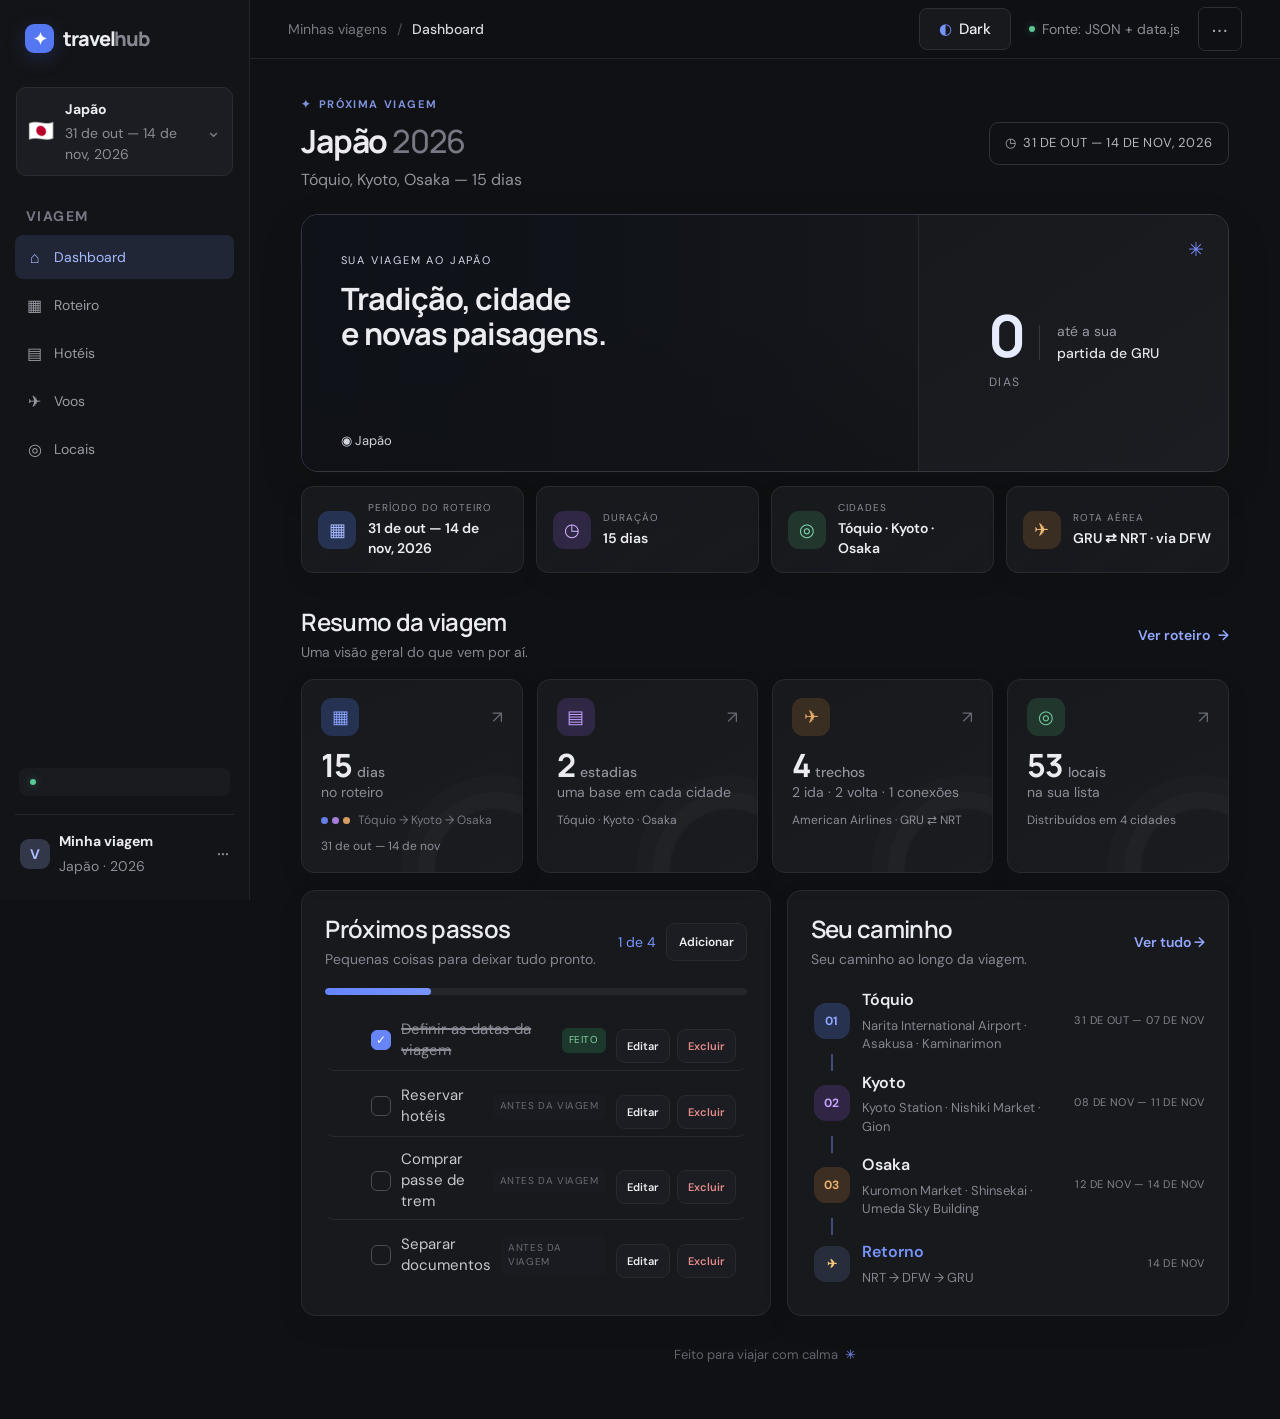
==== index.html @ 0800c7b6 "Initial commit" ====
<!doctype html>
<html lang="pt-BR">
<head>
  <meta charset="utf-8">
  <meta name="viewport" content="width=device-width, initial-scale=1">
  <meta name="theme-color" content="#101114">
  <meta name="description" content="Guia pessoal de viagem.">
  <title>TravelHub — Guia de viagem</title>
  <link rel="stylesheet" href="assets/css/styles.css">
</head>
<body>
  <div class="app-shell">
    <aside class="sidebar" id="sidebar">
      <a class="brand" href="#dashboard" aria-label="TravelHub, início">
        <span class="brand-mark">✦</span><span>travel<span class="brand-light">hub</span></span>
      </a>
      <div class="trip-picker"><span class="trip-flag">🧭</span><span class="trip-label"><strong>Viagem</strong><small>—</small></span><span class="chevron">⌄</span></div>
      <p class="nav-caption">VIAGEM</p>
      <nav class="primary-nav" aria-label="Navegação principal">
        <a class="nav-link active" href="#dashboard" data-page="dashboard"><span class="nav-icon">⌂</span>Dashboard</a>
        <a class="nav-link" href="#roteiro" data-page="roteiro"><span class="nav-icon">▦</span>Roteiro</a>
        <a class="nav-link" href="#hoteis" data-page="hoteis"><span class="nav-icon">▤</span>Hotéis</a>
        <a class="nav-link" href="#voos" data-page="voos"><span class="nav-icon">✈</span>Voos</a>
        <a class="nav-link" href="#locais" data-page="locais"><span class="nav-icon">◎</span>Locais</a>
      </nav>
      <div class="sidebar-bottom"><div class="offline-pill"><span class="status-dot"></span></div><div class="profile"><div class="avatar">V</div><div><strong>Minha viagem</strong><small>—</small></div><span class="more">···</span></div></div>
    </aside>

    <main class="main-content">
      <header class="topbar"><button class="menu-button" id="menu-button" aria-label="Abrir menu" aria-expanded="false">☰</button><div class="breadcrumbs"><span>Minhas viagens</span><span class="crumb-sep">/</span><strong id="breadcrumb-current">Dashboard</strong></div><div class="topbar-actions"><button class="theme-toggle" id="theme-toggle" type="button" aria-label="Mudar tema" title="Tema atual: Dark"><span class="theme-toggle-icon" aria-hidden="true">◐</span><span class="theme-toggle-label">Dark</span></button><span class="saved-label"><span class="status-dot"></span> Fonte: JSON + data.js</span><button class="icon-button" aria-label="Mais opções">···</button></div></header>
      <div class="page-wrap">
        <section class="page active-page" id="page-dashboard" data-title="Dashboard">
          <div class="hero-heading"><div><div class="eyebrow"><span>✦</span> PRÓXIMA VIAGEM</div><h1>Viagem <span class="year">—</span></h1><p class="subtitle">Resumo da sua próxima viagem.</p></div><div class="date-chip">◷ &nbsp;—</div></div>
          <div class="hero-card"><div class="hero-image" role="img" aria-label="Imagem de destaque da viagem"><div class="image-overlay"></div><div class="hero-image-copy"><span class="image-kicker">SUA VIAGEM</span><strong>Tradição, cidade<br>e novas paisagens.</strong></div><div class="hero-location">◉ &nbsp;Destino</div></div><div class="countdown"><div><span class="count-number" id="days-left">—</span><span class="count-label">dias</span></div><div class="count-sep"></div><p>até a sua<br><strong>partida</strong></p><span class="count-spark">✳</span></div></div>
          <div class="trip-facts" aria-label="Resumo da viagem"><div class="trip-fact"><span class="trip-fact-icon">▦</span><div><small>PERÍODO DO ROTEIRO</small><strong>—</strong></div></div><div class="trip-fact"><span class="trip-fact-icon">◷</span><div><small>DURAÇÃO</small><strong>—</strong></div></div><div class="trip-fact"><span class="trip-fact-icon">◎</span><div><small>CIDADES</small><strong>—</strong></div></div><div class="trip-fact"><span class="trip-fact-icon">✈</span><div><small>ROTA AÉREA</small><strong>—</strong></div></div></div>
          <div class="section-heading"><div><h2>Resumo da viagem</h2><p>Uma visão geral do que vem por aí.</p></div><a class="text-link" href="#roteiro">Ver roteiro <span>→</span></a></div>
          <div class="stats-grid"><a class="stat-card" href="#roteiro"><div class="stat-top"><span class="stat-icon blue-icon">▦</span><span class="stat-arrow">↗</span></div><strong>— <small>dias</small></strong><span class="stat-caption">no roteiro</span><div class="mini-route"><i></i><i></i><i></i><span>—</span></div><span class="stat-foot">—</span></a><a class="stat-card" href="#hoteis"><div class="stat-top"><span class="stat-icon purple-icon">▤</span><span class="stat-arrow">↗</span></div><strong>— <small>estadias</small></strong><span class="stat-caption">uma base em cada cidade</span><span class="stat-foot">—</span></a><a class="stat-card" href="#voos"><div class="stat-top"><span class="stat-icon orange-icon">✈</span><span class="stat-arrow">↗</span></div><strong>— <small>trechos</small></strong><span class="stat-caption">—</span><span class="stat-foot">—</span></a><a class="stat-card" href="#locais"><div class="stat-top"><span class="stat-icon green-icon">◎</span><span class="stat-arrow">↗</span></div><strong>— <small>locais</small></strong><span class="stat-caption">na sua lista</span><span class="stat-foot">—</span></a></div>
          <div class="dashboard-bottom"><section class="panel next-panel"><div class="panel-heading"><div><h2>Próximos passos</h2><p>Pequenas coisas para deixar tudo pronto.</p></div><div class="task-heading-actions"><span class="progress-count">—</span><button class="manage-button" type="button" data-add="task">Adicionar</button></div></div><div class="progress-track"><span></span></div><div id="tasks-list"></div></section><section class="panel route-panel"><div class="panel-heading"><div><h2>Seu caminho</h2><p>Seu caminho ao longo da viagem.</p></div><a class="subtle-link" href="#roteiro">Ver tudo →</a></div><div class="route-list"></div></section></div>
          <footer class="page-footer">Feito para viajar com calma <span>✳</span></footer>
        </section>

        <section class="page" id="page-roteiro" data-title="Roteiro"><div class="page-heading"><div class="eyebrow">SUA JORNADA</div><h1>Roteiro</h1><p class="subtitle">Roteiro da viagem.</p></div><div class="itinerary-controls"><div class="tabs" role="tablist"></div><button class="manage-button today-mode-toggle" id="today-mode-toggle" type="button" aria-pressed="false">☀ Modo Hoje</button></div><div class="itinerary-list" id="itinerary-list"></div></section>

        <section class="page" id="page-hoteis" data-title="Hotéis"><div class="page-heading"><div class="eyebrow">ONDE DESCANSAR</div><h1>Hotéis</h1><p class="subtitle">Suas estadias ao longo do caminho.</p></div><div class="collection-toolbar"><span>Suas hospedagens</span><button class="manage-button primary" type="button" data-add="hotel">Adicionar hotel</button></div><div class="content-grid" id="hotels-grid"></div></section>

        <section class="page" id="page-voos" data-title="Voos"><div class="page-heading"><div class="eyebrow">NO AR</div><h1>Voos</h1><p class="subtitle">O começo e o fim de uma viagem inesquecível.</p></div><div class="flight-list" id="flights-list"></div><div class="note-card"><span>✦</span><div><strong>Dica de viagem</strong><p>Chegue ao aeroporto com pelo menos 3 horas de antecedência para voos internacionais.</p></div></div></section>

        <section class="page" id="page-locais" data-title="Locais"><div class="page-heading"><div class="eyebrow">NA SUA LISTA</div><h1>Locais</h1><p class="subtitle">Lugares que fazem essa viagem ser sua.</p></div><div class="places-counters" aria-label="Resumo dos locais"><div class="places-counter"><span>Visitados</span><strong data-place-count="visited">0</strong></div><div class="places-counter"><span>Planejados</span><strong data-place-count="planned">0</strong></div><div class="places-counter"><span>Pendentes</span><strong data-place-count="pending">0</strong></div></div><div class="filter-row"><div class="place-select-filters"><label>Cidade<select id="place-city-filter" aria-label="Filtrar locais por cidade"><option>Todos</option></select></label><label>Status<select id="place-status-filter" aria-label="Filtrar locais por status"><option>Todos</option><option>Quero visitar</option><option>Planejado</option><option>Visitado</option><option>Cancelado</option></select></label><label>Prioridade<select id="place-priority-filter" aria-label="Filtrar locais por prioridade"><option value="Todas">Todas</option><option>Imperdível</option><option>Gostaria de ir</option><option>Se sobrar tempo</option></select></label></div><div class="places-tools"><span class="places-total">Locais</span><button class="manage-button primary" type="button" data-add="place">Adicionar local</button></div></div><div class="places-grid" id="places-grid"></div></section>
      </div>
    </main>
  </div>
  <dialog class="place-dialog" id="place-dialog" aria-labelledby="place-dialog-title"><button class="dialog-close" type="button" aria-label="Fechar detalhes">×</button><div id="place-dialog-content"></div></dialog>
  <dialog class="itinerary-manager-dialog" id="itinerary-place-dialog" aria-labelledby="itinerary-place-dialog-title"><button class="dialog-close" type="button" data-close-itinerary-manager aria-label="Fechar gerenciamento de locais">×</button><div class="itinerary-manager-heading"><span>PLANEJAMENTO DO DIA</span><h2 id="itinerary-place-dialog-title">Gerenciar locais</h2><p id="itinerary-place-dialog-subtitle"></p></div><div class="itinerary-manager-filters"><label>Pesquisar local<input type="search" id="itinerary-place-search" placeholder="Digite o nome do local"></label><label>Categoria<select id="itinerary-place-category"><option value="">Todas as categorias</option></select></label></div><div class="itinerary-place-options" id="itinerary-place-options"></div><div class="itinerary-manager-actions"><button type="button" class="manage-button" data-close-itinerary-manager>Cancelar</button><button type="button" class="manage-button primary" id="save-itinerary-places">Salvar locais</button></div></dialog>
  <dialog class="manage-dialog" id="manage-dialog" aria-labelledby="manage-dialog-title"><button class="dialog-close" type="button" data-close-manage aria-label="Fechar formulário">×</button><form id="manage-form"><div id="manage-form-body"></div><div class="manage-form-actions"><button class="manage-button" type="button" data-close-manage>Cancelar</button><button class="manage-button primary" type="submit">Salvar</button></div></form></dialog>
  <div class="manage-toast" id="manage-toast" role="status" aria-live="polite"></div>
  <script src="assets/js/data.js"></script>
  <script src="assets/js/places-loader.js"></script>
</body>
</html>
---- assets/css/styles.css ----
@import url('https://fonts.googleapis.com/css2?family=DM+Sans:wght@400;500;600;700&family=Manrope:wght@400;500;600;700;800&display=swap');
:root{color-scheme:dark;--bg:#101114;--sidebar:#131417;--panel:#17191d;--panel-2:#1b1d22;--line:#282a30;--text:#ececf0;--muted:#8c8d97;--blue:#6485ff;--blue-bright:#7894ff;--font:'DM Sans',sans-serif;--display:'Manrope',sans-serif}*{box-sizing:border-box}html{scroll-behavior:smooth}body{margin:0;background:var(--bg);color:var(--text);font:14px var(--font);-webkit-font-smoothing:antialiased}.app-shell{min-height:100vh}.sidebar{position:fixed;inset:0 auto 0 0;width:250px;background:var(--sidebar);border-right:1px solid #22242a;padding:24px 15px;display:flex;flex-direction:column;z-index:5}.brand{display:flex;align-items:center;gap:9px;padding:0 10px;text-decoration:none;color:var(--text);font:800 20px var(--display);letter-spacing:-1.1px}.brand-mark{display:grid;place-items:center;width:29px;height:29px;background:#5577f1;border-radius:9px;color:white;font-size:17px;box-shadow:0 5px 20px #4565d344}.brand-light{color:#858791}.trip-picker{display:flex;align-items:center;gap:11px;background:#1b1d22;border:1px solid #2a2c33;border-radius:10px;padding:11px;margin:34px 1px 30px}.trip-flag{font-size:21px}.trip-label{display:grid;gap:4px;flex:1}.trip-label strong{font-size:12px}.trip-label small,.profile small{color:var(--muted);font-size:10px}.chevron{color:#777983;font-size:18px}.nav-caption,.eyebrow{font-size:9px;letter-spacing:1.4px;font-weight:700;color:#767984}.nav-caption{padding:0 11px;margin:0 0 9px}.primary-nav{display:grid;gap:4px}.nav-link{height:39px;display:flex;align-items:center;gap:11px;padding:0 11px;border-radius:8px;text-decoration:none;color:#9a9ba4;font-size:12px;transition:.18s}.nav-link:hover{background:#1d1f24;color:#e8e8ec}.nav-link.active{background:#202636;color:#a9bbff}.nav-icon{width:17px;text-align:center;font-size:16px}.sidebar-bottom{margin-top:auto}.offline-pill{margin:0 4px 18px;padding:11px;background:#191b1f;border-radius:8px;color:#90919b;font-size:10px;display:flex;align-items:center;gap:8px}.status-dot{display:inline-block;width:6px;height:6px;border-radius:50%;background:#59c895;box-shadow:0 0 8px #59c89566}.profile{border-top:1px solid #25272c;padding:16px 5px 0;display:flex;align-items:center;gap:9px}.avatar{width:30px;height:30px;display:grid;place-items:center;background:#33374a;border-radius:9px;color:#acbcff;font-weight:700}.profile div:nth-child(2){display:grid;gap:4px}.profile strong{font-size:11px}.more{margin-left:auto;color:#878993;font-size:20px}.main-content{margin-left:250px;min-height:100vh}.topbar{height:59px;display:flex;align-items:center;padding:0 42px;border-bottom:1px solid #22242a;position:sticky;top:0;background:#101114ed;backdrop-filter:blur(12px);z-index:4}.breadcrumbs{display:flex;gap:10px;align-items:center;color:#777983;font-size:11px}.breadcrumbs strong{font-weight:500;color:#d6d6db}.crumb-sep{color:#4c4e56}.topbar-actions{margin-left:auto;display:flex;align-items:center;gap:18px}.saved-label{font-size:10px;color:#8c8e97;display:flex;align-items:center;gap:7px}.icon-button,.menu-button{border:1px solid #2c2e35;background:transparent;color:#a6a7af;border-radius:7px;width:30px;height:28px;font-size:17px;line-height:12px}.menu-button{display:none}.page-wrap{max-width:1100px;margin:auto;padding:42px 48px 28px}.page{display:none;animation:fadein .28s ease}.page.active-page{display:block}@keyframes fadein{from{opacity:.4;transform:translateY(4px)}to{opacity:1;transform:translateY(0)}}.hero-heading{display:flex;justify-content:space-between;align-items:end;margin-bottom:24px}.eyebrow{color:#7e91db;display:flex;align-items:center;gap:7px}.hero-heading h1,.page-heading h1{font:700 36px/1.15 var(--display);letter-spacing:-1.7px;margin:9px 0 7px}.year{color:#767983;font-weight:500}.subtitle{color:#92939c;margin:0;font-size:12px}.date-chip{border:1px solid #30323a;border-radius:8px;padding:9px 12px;color:#b3b4bc;font-size:9px;letter-spacing:.5px;margin-bottom:3px}.hero-card{height:206px;border:1px solid #2c2d34;border-radius:13px;overflow:hidden;display:grid;grid-template-columns:1fr 240px;background:#17191d}.hero-image{position:relative;background:linear-gradient(90deg,#090d19a6,#0d10152a),url('https://images.unsplash.com/photo-1540959733332-eab4deabeeaf?auto=format&fit=crop&w=1300&q=85') center 48%/cover}.image-overlay{position:absolute;inset:0;background:linear-gradient(90deg,#101218a8 0%,transparent 85%),linear-gradient(0deg,#1011144c,transparent 60%)}.hero-image-copy{position:absolute;left:28px;top:31px;display:grid;gap:9px}.image-kicker{font-size:8px;letter-spacing:1.5px;color:#d2d7e6}.hero-image-copy strong{font:700 25px/1.16 var(--display);letter-spacing:-.5px}.hero-location{position:absolute;bottom:15px;left:28px;font-size:9px;color:#d0d2dc}.countdown{position:relative;border-left:1px solid #ffffff12;display:flex;align-items:center;justify-content:center;gap:14px}.countdown>div:first-child{display:grid;text-align:center;gap:0}.count-number{font:700 45px var(--display);letter-spacing:-3px;color:#e8ecff}.count-label{font-size:9px;color:#8b8e9a;letter-spacing:1.2px;text-transform:uppercase}.count-sep{width:1px;height:35px;background:#363840}.countdown p{font-size:10px;color:#989aa4;line-height:1.6}.countdown p strong{color:#e3e4e9;font-weight:500}.count-spark{position:absolute;right:21px;top:18px;color:#788cff;font-size:14px}.section-heading,.panel-heading{display:flex;align-items:center;justify-content:space-between}.section-heading{margin:29px 0 14px}.section-heading h2,.panel-heading h2{font:600 14px var(--display);margin:0 0 5px;letter-spacing:-.2px}.section-heading p,.panel-heading p{font-size:10px;color:#848690;margin:0}.text-link,.subtle-link{font-size:10px;color:#94a8ff;text-decoration:none}.text-link span{margin-left:5px}.stats-grid{display:grid;grid-template-columns:repeat(4,1fr);gap:12px}.stat-card{height:144px;padding:14px 15px;background:var(--panel);border:1px solid var(--line);border-radius:10px;text-decoration:none;color:var(--text);transition:transform .18s,border-color .18s}.stat-card:hover,.content-card:hover,.place-card:hover{transform:translateY(-2px);border-color:#444958}.stat-top{display:flex;justify-content:space-between;align-items:center;margin-bottom:11px}.stat-icon{display:grid;place-items:center;width:25px;height:25px;border-radius:7px;font-size:14px}.blue-icon{background:#263252;color:#8ba2ff}.purple-icon{background:#302745;color:#c0a0ff}.orange-icon{background:#3a2d21;color:#e6ab69}.green-icon{background:#21372e;color:#75ce9f}.stat-arrow{color:#676a74;font-size:13px}.stat-card>strong{font:700 24px var(--display);letter-spacing:-.7px}.stat-card>strong small{font:500 11px var(--font);color:#92949e;letter-spacing:0}.stat-caption{display:block;color:#8d8f99;font-size:9px;margin-top:0}.mini-route{display:flex;align-items:center;gap:4px;margin-top:12px}.mini-route i{width:5px;height:5px;border-radius:50%;background:#667fe3}.mini-route i:nth-child(2){background:#a47eda}.mini-route i:nth-child(3){background:#d79d61}.mini-route i:nth-child(4){background:#587abf}.mini-route i:nth-child(5){background:#78ba9a}.mini-route span{font-size:8px;color:#757781;margin-left:4px}.stat-foot{display:block;color:#747680;font-size:9px;margin-top:11px}.dashboard-bottom{display:grid;grid-template-columns:1.12fr .88fr;gap:13px;margin-top:15px}.panel{background:var(--panel);border:1px solid var(--line);border-radius:10px;padding:17px}.panel-heading{margin-bottom:14px}.progress-count{font-size:9px;color:#858791}.progress-track{height:3px;background:#2b2d33;border-radius:3px;margin-bottom:8px}.progress-track span{height:100%;width:25%;display:block;background:#6887ff;border-radius:3px}.task-row{height:34px;display:flex;align-items:center;gap:9px;border-bottom:1px solid #25272c;position:relative;cursor:pointer}.task-row:last-child{border-bottom:0}.task-row input{position:absolute;opacity:0}.task-check{width:13px;height:13px;border:1px solid #494c55;border-radius:4px;display:grid;place-items:center;color:#fff;font-size:9px}.task-row input:checked+.task-check{background:#6785f6;border-color:#6785f6}.task-text{font-size:10px;color:#c7c8ce}.task-text.completed{color:#747680;text-decoration:line-through}.task-tag{margin-left:auto;font-size:7px;letter-spacing:.6px;color:#696b75}.done-tag{color:#66c395}.route-list{margin-top:4px}.route-item{display:flex;align-items:center;gap:10px;min-height:43px}.route-marker{width:25px;height:25px;display:grid;place-items:center;border-radius:7px;font-size:8px;font-weight:700}.tokyo-marker{background:#263250;color:#91a7ff}.kyoto-marker{background:#302643;color:#c5a4ff}.osaka-marker{background:#3c2e23;color:#edb16f}.route-info{display:grid;gap:4px;flex:1}.route-info strong{font-size:10px;font-weight:600}.route-info span{font-size:8px;color:#83858e}.route-date{font-size:7px;letter-spacing:.4px;color:#83858e}.route-connector{height:9px;border-left:1px solid #383a42;margin-left:12px}.page-footer{padding:23px 0 4px;text-align:center;color:#62646d;font-size:9px}.page-footer span{color:#778bf1;margin-left:4px}.page-heading{margin-bottom:28px}.page-heading h1{font-size:32px}.page-heading .subtitle{font-size:12px}.tabs{display:flex;gap:5px;border-bottom:1px solid var(--line);margin-bottom:20px;overflow-x:auto}.tab{white-space:nowrap;border:0;border-bottom:2px solid transparent;background:transparent;color:#858791;padding:0 12px 12px;font:500 10px var(--font);cursor:pointer}.tab span{display:inline-block;margin-left:5px;padding:2px 5px;border-radius:8px;background:#26282e;color:#91939c;font-size:8px}.tab.active{color:#c5d0ff;border-color:#6e8dff}.itinerary-list{display:grid;gap:10px}.day-card,.content-card,.flight-card,.place-card{background:var(--panel);border:1px solid var(--line);border-radius:11px}.day-card{padding:16px 18px;display:grid;grid-template-columns:63px 1fr;gap:15px}.day-date{border-right:1px solid var(--line);display:grid;align-content:start;gap:3px}.day-date strong{font:600 17px var(--display)}.day-date span{font-size:8px;color:#83858e}.day-content-top{display:flex;justify-content:space-between;align-items:start}.day-city{font-size:8px;letter-spacing:.8px;color:#91a5ff}.day-content h3{font:600 12px var(--display);margin:5px 0 8px}.day-content p{font-size:10px;color:#92939c;margin:0;line-height:1.7}.day-tag{color:#83858e;font-size:8px}.content-grid{display:grid;grid-template-columns:repeat(3,1fr);gap:13px}.content-card{overflow:hidden;transition:.2s}.hotel-art{height:105px;background:linear-gradient(135deg,#25334b,#121820 70%);display:grid;place-items:center;color:#a7b7f8;font-size:29px;position:relative}.hotel-art:after{content:'';position:absolute;inset:0;background:linear-gradient(0deg,#17191d,transparent 70%)}.hotel-content{padding:14px}.hotel-city{font-size:8px;color:#91a5ff;letter-spacing:.8px}.hotel-content h3{font:600 12px var(--display);margin:6px 0}.hotel-content p{font-size:9px;color:#878993;margin:0;line-height:1.6}.hotel-dates{border-top:1px solid var(--line);padding-top:10px;margin-top:12px;display:flex;justify-content:space-between;color:#a5a6ae;font-size:8px}.hotel-status{color:#68c596}.flight-list{display:grid;gap:13px}.flight-card{padding:20px;display:grid;grid-template-columns:1fr 1.1fr 1fr;align-items:center;gap:16px}.flight-kind{font-size:8px;letter-spacing:.8px;color:#8d9fed}.flight-airport strong{display:block;font:700 25px var(--display);letter-spacing:-1px;margin:5px 0}.flight-airport span{font-size:9px;color:#9799a2}.flight-airport small{display:block;font-size:8px;color:#73757e;margin-top:5px}.flight-route{text-align:center}.flight-route-label{font-size:8px;color:#93959d}.plane-line{display:flex;align-items:center;gap:7px;margin:13px 0;color:#7189ef}.plane-line i{height:1px;flex:1;background:#393b43}.plane-line span{font-size:15px}.flight-duration{font-size:8px;color:#777983}.flight-right{text-align:right}.note-card{margin-top:18px;padding:15px;display:flex;gap:12px;background:#191d28;border:1px solid #282e42;border-radius:10px}.note-card>span{color:#8da3ff}.note-card strong{font-size:10px}.note-card p{font-size:9px;color:#9699a5;margin:5px 0 0}.filter-row{display:flex;align-items:center;justify-content:space-between}.filter-row .tabs{margin-bottom:15px}.places-total{font-size:9px;color:#858791}.places-grid{display:grid;grid-template-columns:repeat(3,1fr);gap:13px}.place-card{overflow:hidden;transition:.2s}.place-art{height:105px;display:grid;place-items:center;font-size:32px;position:relative;overflow:hidden}.place-art:after{content:'';position:absolute;inset:0;background:linear-gradient(0deg,#17191d 0%,transparent 90%)}.place-art.tokyo{background:linear-gradient(135deg,#45333b,#20283b 55%,#927767)}.place-art.kyoto{background:linear-gradient(140deg,#354334,#58634a 45%,#a08364)}.place-art.osaka{background:linear-gradient(130deg,#493727,#8b6940 55%,#384052)}.place-content{padding:12px 14px}.place-meta{display:flex;justify-content:space-between;color:#8e9feb;font-size:8px;letter-spacing:.4px}.place-content h3{font:600 12px var(--display);margin:7px 0 4px}.place-content p{font-size:9px;line-height:1.6;color:#898b95;margin:0}.place-rating{color:#d9b875}.menu-backdrop{display:none}
@media(min-width:1400px){.page-wrap{padding-top:50px}.hero-card{height:225px}.stat-card{height:151px}}
@media(max-width:1050px){.sidebar{width:220px}.main-content{margin-left:220px}.page-wrap{padding-left:30px;padding-right:30px}.topbar{padding:0 30px}.stats-grid{grid-template-columns:repeat(2,1fr)}.stat-card{height:132px}.content-grid,.places-grid{grid-template-columns:repeat(2,1fr)}}
@media(max-width:700px){.sidebar{width:260px;transform:translateX(-101%);transition:transform .25s ease;box-shadow:18px 0 40px #0007}.sidebar.open{transform:translateX(0)}.main-content{margin:0}.topbar{height:55px;padding:0 16px;gap:11px}.menu-button{display:block}.topbar-actions{gap:10px}.saved-label{font-size:0}.saved-label .status-dot{width:7px;height:7px}.page-wrap{padding:28px 17px 20px}.hero-heading{align-items:start;gap:10px;flex-direction:column;margin-bottom:18px}.hero-heading h1{font-size:32px}.date-chip{margin:0;font-size:8px}.hero-card{height:auto;grid-template-columns:1fr}.hero-image{height:170px}.hero-image-copy{left:20px;top:25px}.hero-image-copy strong{font-size:23px}.hero-location{left:20px}.countdown{height:85px;justify-content:flex-start;padding-left:20px;border-left:0;border-top:1px solid #ffffff12}.count-number{font-size:34px}.count-spark{right:20px}.section-heading{margin-top:25px}.stats-grid{gap:9px}.stat-card{height:129px;padding:12px}.dashboard-bottom{grid-template-columns:1fr;gap:10px}.panel{padding:15px}.page-footer{padding-top:20px}.page-heading{margin-bottom:22px}.page-heading h1{font-size:30px}.content-grid,.places-grid{grid-template-columns:1fr 1fr;gap:9px}.hotel-art,.place-art{height:84px}.hotel-content,.place-content{padding:10px}.hotel-content h3,.place-content h3{font-size:11px}.flight-card{padding:15px 12px;grid-template-columns:1fr 1fr;gap:12px}.flight-route{grid-column:1/-1;grid-row:2}.flight-right{grid-column:2;grid-row:1}.flight-right.flight-airport{text-align:right}.day-card{grid-template-columns:49px 1fr;padding:13px 11px;gap:11px}.day-date strong{font-size:15px}.day-date span{font-size:7px}.day-content p{font-size:9px}.filter-row{align-items:start;gap:8px;flex-direction:column}.filter-row .tabs{width:100%}.places-total{display:none}}
@media(max-width:380px){.page-wrap{padding-left:13px;padding-right:13px}.stat-card>strong{font-size:21px}.mini-route span{font-size:7px}.task-tag{font-size:6px}.content-grid,.places-grid{grid-template-columns:1fr}.hotel-art,.place-art{height:100px}}

/* Roteiro: cards pensados como páginas de um pequeno guia de viagem. */
.itinerary-list{gap:16px}.day-card{display:block;padding:0;overflow:hidden;border-radius:13px;box-shadow:0 8px 24px #00000016}.day-card-banner{height:103px;position:relative;overflow:hidden;padding:17px 20px;display:flex;align-items:flex-start;justify-content:space-between}.day-card-banner:before,.day-card-banner:after{content:'';position:absolute;border-radius:50%;pointer-events:none}.day-card-banner:before{width:190px;height:190px;right:16%;top:34px;border:1px solid #ffffff16;box-shadow:0 0 0 18px #ffffff08,0 0 0 38px #ffffff06}.day-card-banner:after{width:260px;height:150px;right:-45px;bottom:-116px;background:#ffffff0b;transform:rotate(-15deg)}.tokyo-banner{background:linear-gradient(110deg,#262d43,#373447 54%,#594447)}.kyoto-banner{background:linear-gradient(110deg,#273b37,#36463b 54%,#75634c)}.osaka-banner{background:linear-gradient(110deg,#343044,#52404a 54%,#836344)}.day-banner-label,.day-number,.day-banner-symbol{position:relative;z-index:1}.day-banner-label{font-size:9px;letter-spacing:1.2px;color:#e3e6f3}.day-banner-label i{font-style:normal;color:#91a6ff;margin:0 4px}.day-number{display:flex;align-items:baseline;gap:6px;color:#d0d3df;font-size:8px;letter-spacing:1px}.day-number strong{font:700 19px var(--display);color:white}.day-banner-symbol{position:absolute;right:25px;bottom:-19px;font-size:72px;font-weight:700;line-height:1;color:#ffffff12;letter-spacing:3px}.day-card-body{padding:19px 21px 17px}.day-title-row{display:flex;justify-content:space-between;align-items:center;gap:14px}.day-city{font-size:8px;letter-spacing:1.2px;color:#8ea4ff}.day-content h3,.day-title-row h3{font:600 16px var(--display);letter-spacing:-.3px;margin:5px 0 0}.maps-button{display:inline-flex;align-items:center;gap:7px;flex:none;padding:8px 10px;border:1px solid #343740;border-radius:7px;color:#b9c6ff;text-decoration:none;font-size:9px;transition:background .16s,border-color .16s}.maps-button:hover{background:#222a3c;border-color:#566aaf}.maps-button span{font-size:12px}.day-description{font-size:10px;line-height:1.65;color:#9a9ba4;margin:9px 0 17px}.attractions-heading{display:flex;align-items:center;gap:7px;font-size:8px;letter-spacing:1px;color:#aab7ec}.attractions-heading span{font-size:11px;color:#8299ff}.attractions-list{list-style:none;margin:9px 0 17px;padding:0;display:grid;grid-template-columns:repeat(3,minmax(0,1fr));gap:7px}.attractions-list li{min-height:37px;padding:8px;background:#1c1e23;border:1px solid #292b31;border-radius:7px;display:flex;align-items:center;gap:8px;color:#c5c6cc;font-size:9px}.attraction-index{font-size:8px;color:#737b9e;font-variant-numeric:tabular-nums}.notes-wrap{border-top:1px solid #2a2c32;padding-top:12px}.notes-wrap label{display:flex;align-items:center;gap:6px;color:#858791;font-size:8px;letter-spacing:.9px}.notes-wrap label span{font-size:12px;color:#929fda}.day-notes{display:block;width:100%;resize:vertical;min-height:38px;margin-top:8px;padding:9px 10px;border:1px solid transparent;border-radius:7px;background:#141619;color:#d7d8de;font:10px/1.5 var(--font);outline:none;transition:border-color .16s,background .16s}.day-notes::placeholder{color:#686a73}.day-notes:focus{border-color:#495b9a;background:#161920}.day-content-top{display:none}
@media(max-width:700px){.itinerary-list{gap:12px}.day-card-banner{height:86px;padding:14px 15px}.day-banner-symbol{right:15px;font-size:61px;bottom:-16px}.day-card-body{padding:15px}.day-title-row{align-items:flex-start}.day-title-row h3{font-size:14px;line-height:1.4}.maps-button{padding:7px 8px;font-size:8px}.day-description{margin:8px 0 14px}.attractions-list{grid-template-columns:1fr;gap:5px;margin:8px 0 14px}.attractions-list li{min-height:33px;padding:6px 8px}}

/* Leitura confortável e alvos de toque para consulta durante o passeio. */
.subtitle,.page-heading .subtitle{font-size:14px;line-height:1.55}.section-heading p,.panel-heading p{font-size:12px;line-height:1.5}.day-card{margin-bottom:2px}.day-card-body{padding:21px 23px}.day-title-row h3{font-size:18px;line-height:1.4}.day-description{font-size:14px;line-height:1.7;color:#b2b4bd;margin:11px 0 20px}.day-period{padding:14px 15px;background:#1b1d22;border:1px solid #292b32;border-radius:9px}.day-schedule{display:grid;grid-template-columns:repeat(3,minmax(0,1fr));gap:10px}.day-period h4{margin:0 0 9px;display:flex;align-items:center;gap:8px;font-size:11px;letter-spacing:.9px;color:#b6c3ff}.day-period h4 span{display:grid;place-items:center;width:25px;height:25px;border-radius:7px;background:#29314a;color:#9fb1ff;font-size:13px}.day-period ul{list-style:none;display:grid;gap:8px;padding:0;margin:0}.day-period li{font-size:13px;line-height:1.5;color:#c7c8cf;padding-left:11px;position:relative}.day-period li:before{content:'';position:absolute;width:4px;height:4px;left:0;top:.58em;background:#778df2;border-radius:50%}.maps-button{min-height:42px;padding:9px 13px;font-size:11px}.notes-wrap{margin-top:17px;padding-top:15px}.notes-wrap label,.place-note-label{font-size:10px}.day-notes{min-height:76px;padding:12px;font-size:14px;line-height:1.55}.notes-actions{display:flex;align-items:center;gap:11px;margin-top:9px;min-height:42px}.save-notes{min-height:42px;padding:0 15px;border:1px solid #5a74d2;border-radius:8px;background:#293862;color:#dce4ff;font:600 12px var(--font);cursor:pointer;transition:background .16s,border-color .16s}.save-notes:hover{background:#344878;border-color:#7893ef}.save-feedback{font-size:11px;color:#e5a58e}.save-feedback.saved{color:#70d2a4}.place-card{cursor:pointer;text-align:left;color:inherit;font:inherit}.place-card:focus-visible,.maps-button:focus-visible,.save-notes:focus-visible,.dialog-close:focus-visible{outline:2px solid #829aff;outline-offset:3px}.place-content p,.hotel-content p{font-size:12px;line-height:1.55}.place-details-hint{display:inline-flex;gap:6px;margin-top:12px;color:#a8b8ff;font-size:11px}.place-details-hint span{font-size:14px}.place-dialog{width:min(520px,calc(100vw - 28px));max-height:min(88vh,760px);overflow:auto;padding:0 24px 24px;border:1px solid #343740;border-radius:16px;background:#17191d;color:var(--text);box-shadow:0 25px 90px #000a}.place-dialog::backdrop{background:#07080bd1;backdrop-filter:blur(5px)}.dialog-close{position:sticky;top:12px;float:right;z-index:2;margin:12px -12px -38px 0;width:36px;height:36px;border:1px solid #ffffff2c;border-radius:50%;background:#111318d9;color:white;font-size:24px;line-height:1;cursor:pointer}.dialog-art{height:174px;margin:0 -24px 19px;display:grid;place-items:center;font-size:55px;color:#fff;background:linear-gradient(135deg,#293750,#5b4a4b)}.dialog-art.kyoto{background:linear-gradient(135deg,#314437,#887352)}.dialog-art.osaka{background:linear-gradient(135deg,#433343,#98623d)}.dialog-place-meta{font-size:11px;letter-spacing:.5px;color:#a7b7ff}.dialog-place-meta span{color:#656976;margin:0 5px}.place-dialog h2{font:700 24px var(--display);letter-spacing:-.7px;margin:7px 0 8px}.dialog-description{font-size:14px;line-height:1.7;color:#b4b6c0;margin:0 0 22px}.place-note-label{display:block;color:#9295a1;letter-spacing:.9px;margin-bottom:8px}.dialog-map{display:flex;width:max-content;margin-top:15px}
@media(max-width:700px){.subtitle,.page-heading .subtitle{font-size:14px}.section-heading p,.panel-heading p{font-size:11px}.day-card-body{padding:16px 14px}.day-title-row{gap:8px}.day-title-row h3{font-size:16px}.day-description{font-size:14px;line-height:1.65}.day-schedule{grid-template-columns:1fr;gap:8px}.day-period{padding:12px}.day-period h4{font-size:12px;margin-bottom:8px}.day-period li{font-size:14px;line-height:1.55}.maps-button{min-height:44px;padding:9px 10px;font-size:10px}.notes-wrap label{font-size:10px}.day-notes{min-height:82px;font-size:15px}.save-notes{min-height:46px;padding:0 16px;font-size:13px}.save-feedback{font-size:12px}.place-dialog{padding:0 18px 20px}.dialog-art{height:145px;margin:0 -18px 17px}.place-dialog h2{font-size:22px}.dialog-description{font-size:15px}.place-content p,.hotel-content p{font-size:12px}}

/* Centro de voos: resumo da reserva, trechos, conexões e passageiros. */
.flight-list{gap:20px}.flight-trip-summary,.flight-direction{background:var(--panel);border:1px solid var(--line);border-radius:12px;padding:20px}.flight-summary-top{display:flex;align-items:center;justify-content:space-between;gap:16px}.flight-summary-eyebrow,.flight-section-heading>div>span{font-size:9px;letter-spacing:1.1px;color:#91a5ff}.flight-summary-top h2,.flight-section-heading h2{font:600 19px var(--display);letter-spacing:-.4px;margin:6px 0}.flight-summary-top p{margin:0;color:#a1a3ad;font-size:13px}.flight-route-summary{display:flex;align-items:center;gap:12px;color:#91a5ff;font-size:15px}.flight-route-summary strong{font:700 21px var(--display);color:#f0f0f4}.confirmation-row{display:flex;align-items:center;gap:12px;margin-top:19px;padding:13px 14px;border:1px solid #2d3039;border-radius:9px;background:#14161a}.confirmation-row>div{display:grid;gap:5px}.confirmation-row>div span{font-size:8px;letter-spacing:1px;color:#8b8d98}.confirmation-row>div strong{font:700 17px var(--display);letter-spacing:1.5px;color:#e9ecff}.copy-code-button{min-height:40px;margin-left:auto;padding:0 13px;border:1px solid #42568f;border-radius:8px;background:#232e4b;color:#cbd6ff;font:600 11px var(--font);cursor:pointer}.copy-code-button:hover{background:#2c3a60}.copy-feedback{font-size:10px;color:#70d2a4}.flight-direction{padding:18px 20px}.flight-section-heading{display:flex;align-items:center;justify-content:space-between;margin-bottom:13px}.flight-section-heading h2{margin-bottom:0}.flight-segment-count{font-size:10px;color:#989ba5}.flight-segments{display:grid;gap:10px}.flight-segment-card{display:block;padding:15px 16px;border-radius:10px;background:#14161a}.flight-segment-heading{display:flex;justify-content:space-between;gap:12px;padding-bottom:11px;border-bottom:1px solid #292b32;color:#999ca7;font-size:10px}.flight-segment-heading span:first-child{font-weight:700;letter-spacing:.8px;color:#aebcf5}.flight-segment-route{display:grid;grid-template-columns:1fr 1.15fr 1fr;align-items:center;gap:14px;padding-top:13px}.flight-segment-route .flight-airport strong{font-size:26px}.flight-segment-route .flight-airport span{display:block;font-size:11px;line-height:1.4}.flight-segment-route .flight-airport small{font-size:12px;color:#c0c2ca}.flight-segment-route .flight-route-label{font-size:10px}.flight-segment-route .flight-duration{font-size:11px;color:#aeb3c5}.flight-segment-details{display:flex;flex-wrap:wrap;gap:12px 22px;border-top:1px solid #292b32;margin-top:14px;padding-top:12px}.flight-detail-group{display:grid;gap:5px}.flight-detail-group span{font-size:8px;letter-spacing:.9px;color:#858995}.flight-detail-group strong{font-size:11px;color:#d1d2d8;font-weight:500}.flight-notes{flex-basis:100%;margin:0;color:#aeb0b9;font-size:12px;line-height:1.5}.connection-card{display:flex;align-items:center;gap:12px;padding:13px 15px;border:1px solid #303445;border-radius:9px;background:#1a1e29}.connection-icon{display:grid;place-items:center;width:32px;height:32px;border-radius:9px;background:#28314a;color:#a9baff;font-size:17px}.connection-card>div{display:grid;gap:4px;flex:1}.connection-kicker{font-size:8px;letter-spacing:1px;color:#9aacee}.connection-card strong{font-size:13px}.connection-card small{font-size:10px;color:#999ca7}.connection-flights{font-size:10px;color:#b4b6c0}.flight-empty{padding:15px;border:1px dashed #343740;border-radius:9px;color:#9699a4;font-size:12px;line-height:1.5}.connections-section .connection-card+.connection-card{margin-top:9px}.passenger-list{display:grid;grid-template-columns:repeat(2,minmax(0,1fr));gap:10px}.passenger-card{display:flex;align-items:center;gap:11px;padding:13px;border:1px solid #2b2d34;border-radius:9px;background:#14161a}.passenger-avatar{display:grid;place-items:center;width:36px;height:36px;border-radius:11px;background:#29314a;color:#b4c4ff;font-weight:700}.passenger-card>div{display:grid;gap:5px;min-width:0}.passenger-card strong{font-size:12px;overflow-wrap:anywhere}.passenger-card small{font-size:10px;color:#9699a4;overflow-wrap:anywhere}
@media(max-width:700px){.flight-list{gap:13px}.flight-trip-summary,.flight-direction{padding:15px 13px}.flight-summary-top{align-items:flex-start;flex-direction:column}.flight-summary-top h2{font-size:18px}.flight-summary-top p{font-size:12px}.flight-route-summary{gap:9px}.flight-route-summary strong{font-size:19px}.confirmation-row{flex-wrap:wrap;padding:11px}.copy-code-button{min-height:44px}.copy-feedback{width:100%}.flight-section-heading{margin-bottom:10px}.flight-direction{padding:14px 12px}.flight-segment-card{padding:12px 10px}.flight-segment-route{grid-template-columns:1fr 1.1fr 1fr;gap:7px}.flight-segment-route .flight-route,.flight-segment-route .flight-right{grid-column:auto;grid-row:auto}.flight-segment-route .flight-airport strong{font-size:21px}.flight-segment-route .flight-airport span{font-size:10px}.flight-segment-route .flight-airport small{font-size:11px}.flight-segment-route .flight-route-label{font-size:9px}.flight-segment-route .flight-duration{font-size:9px}.flight-segment-heading{font-size:9px}.connection-card{align-items:flex-start;flex-wrap:wrap;padding:11px}.connection-card>div{min-width:calc(100% - 50px)}.connection-flights{margin-left:44px}.passenger-list{grid-template-columns:1fr}.passenger-card{padding:12px}}

/* Temas TravelHub. O tema é aplicado em html[data-theme] pelo app.js. */
:root[data-theme="dark"]{color-scheme:dark;--bg:#101114;--sidebar:#131417;--panel:#17191d;--panel-2:#1b1d22;--line:#282a30;--text:#ececf0;--muted:#8c8d97;--blue:#6485ff;--blue-bright:#7894ff;--surface-strong:#141619;--header-bg:#101114ed;--theme-border:#2c2e35}
:root[data-theme="light"]{color-scheme:light;--bg:#f3f5f9;--sidebar:#ffffff;--panel:#ffffff;--panel-2:#f5f6f9;--line:#dfe3eb;--text:#202432;--muted:#666d7b;--blue:#4263d9;--blue-bright:#3155d4;--surface-strong:#f4f6fa;--header-bg:#f3f5f9ed;--theme-border:#d7dce6}
:root[data-theme="japan"]{color-scheme:dark;--bg:#17131a;--sidebar:#1d1720;--panel:#241d27;--panel-2:#2b222e;--line:#403344;--text:#f5edf3;--muted:#b8aab8;--blue:#e58cad;--blue-bright:#f2a6c0;--surface-strong:#1d1720;--header-bg:#17131aed;--theme-border:#493847}
.theme-toggle{display:inline-flex;align-items:center;justify-content:center;gap:7px;min-width:84px;min-height:36px;padding:0 10px;border:1px solid var(--theme-border);border-radius:8px;background:var(--panel);color:var(--text);font:500 11px var(--font);cursor:pointer;transition:background .18s,border-color .18s,color .18s}
.theme-toggle:hover{border-color:var(--blue);background:var(--panel-2)}
.theme-toggle:focus-visible{outline:2px solid var(--blue-bright);outline-offset:2px}
.theme-toggle-icon{font-size:15px;color:var(--blue-bright)}
body,.sidebar,.topbar,.trip-picker,.offline-pill,.hero-card,.panel,.stat-card,.day-card,.content-card,.flight-card,.place-card,.flight-trip-summary,.flight-direction,.place-dialog{transition:background-color .2s ease,color .2s ease,border-color .2s ease}
:root[data-theme="light"] .sidebar{border-color:var(--line)}
:root[data-theme="light"] .topbar{background:var(--header-bg);border-color:var(--line)}
:root[data-theme="light"] .trip-picker,:root[data-theme="light"] .offline-pill,:root[data-theme="light"] .flight-segment-card,:root[data-theme="light"] .passenger-card,:root[data-theme="light"] .confirmation-row{background:var(--panel-2);border-color:var(--line);color:var(--text)}
:root[data-theme="light"] .nav-link{color:#535a68}
:root[data-theme="light"] .nav-link:hover,:root[data-theme="light"] .nav-link.active{background:#e9edfa;color:#344fa9}
:root[data-theme="light"] .nav-caption,:root[data-theme="light"] .breadcrumbs,:root[data-theme="light"] .saved-label,:root[data-theme="light"] .chevron,:root[data-theme="light"] .more,:root[data-theme="light"] .eyebrow{color:var(--muted)}
:root[data-theme="light"] .breadcrumbs strong,:root[data-theme="light"] .trip-label strong,:root[data-theme="light"] .profile strong,:root[data-theme="light"] .section-heading h2,:root[data-theme="light"] .panel-heading h2,:root[data-theme="light"] .route-info strong,:root[data-theme="light"] .flight-route-summary strong,:root[data-theme="light"] .flight-section-heading h2,:root[data-theme="light"] .place-dialog h2{color:var(--text)}
:root[data-theme="light"] .trip-picker,:root[data-theme="light"] .offline-pill,:root[data-theme="light"] .profile,:root[data-theme="light"] .task-row,:root[data-theme="light"] .notes-wrap,:root[data-theme="light"] .flight-segment-heading,:root[data-theme="light"] .flight-segment-details{border-color:var(--line)}
:root[data-theme="light"] .saved-label,:root[data-theme="light"] .subtitle,:root[data-theme="light"] .section-heading p,:root[data-theme="light"] .panel-heading p,:root[data-theme="light"] .stat-caption,:root[data-theme="light"] .stat-foot,:root[data-theme="light"] .route-info span,:root[data-theme="light"] .route-date,:root[data-theme="light"] .day-description,:root[data-theme="light"] .day-period li,:root[data-theme="light"] .place-content p,:root[data-theme="light"] .hotel-content p,:root[data-theme="light"] .flight-summary-top p,:root[data-theme="light"] .flight-airport span,:root[data-theme="light"] .flight-airport small,:root[data-theme="light"] .flight-notes,:root[data-theme="light"] .passenger-card small,:root[data-theme="light"] .dialog-description{color:#5d6471}
:root[data-theme="light"] .task-text,:root[data-theme="light"] .date-chip,:root[data-theme="light"] .flight-detail-group strong,:root[data-theme="light"] .flight-segment-route .flight-duration,:root[data-theme="light"] .flight-segment-route .flight-airport small{color:#363d4a}
:root[data-theme="light"] .flight-period,:root[data-theme="light"] .day-period,:root[data-theme="light"] .attractions-list li,:root[data-theme="light"] .place-dialog,:root[data-theme="light"] .flight-direction,:root[data-theme="light"] .flight-trip-summary{background:var(--panel)}
:root[data-theme="light"] .day-period,:root[data-theme="light"] .attractions-list li,:root[data-theme="light"] .connection-card,:root[data-theme="light"] .flight-empty{background:#f6f7fa;border-color:var(--line);color:#4f5663}
:root[data-theme="light"] .day-notes{background:#f4f6fa;border-color:#e1e4eb;color:#252b37}
:root[data-theme="light"] .day-notes::placeholder{color:#777e8b}
:root[data-theme="light"] .tab{color:#616877}
:root[data-theme="light"] .tab.active{color:#304da9}
:root[data-theme="light"] .tab span{background:#e9ecf3;color:#525a68}
:root[data-theme="light"] .icon-button,:root[data-theme="light"] .menu-button{border-color:var(--theme-border);color:#4d5563}
:root[data-theme="light"] .confirmation-row>div strong{color:#26304d}
:root[data-theme="light"] .flight-segment-heading,:root[data-theme="light"] .flight-detail-group span,:root[data-theme="light"] .connection-card small{color:#656d7a}
:root[data-theme="light"] .dialog-close{background:#ffffffdd;color:#252b37;border-color:#cbd1dc}
:root[data-theme="light"] .flight-summary-top h2,:root[data-theme="light"] .flight-detail-group strong{color:var(--text)}
:root[data-theme="japan"] .topbar{background:var(--header-bg)}
:root[data-theme="japan"] .nav-link.active{background:#382735;color:#ffc0d2}
:root[data-theme="japan"] .nav-link:hover{background:#302532;color:#f6d6e1}
:root[data-theme="japan"] .brand-mark{background:#a94f75;box-shadow:0 5px 20px #9c416044}
:root[data-theme="japan"] .eyebrow,:root[data-theme="japan"] .day-city,:root[data-theme="japan"] .hotel-city,:root[data-theme="japan"] .flight-summary-eyebrow,:root[data-theme="japan"] .flight-section-heading>div>span,:root[data-theme="japan"] .connection-kicker{color:#f0a8bf}
:root[data-theme="japan"] .tab.active{color:#ffc3d5;border-color:#e58cad}
:root[data-theme="japan"] .maps-button,:root[data-theme="japan"] .text-link,:root[data-theme="japan"] .subtle-link{color:#f2b2c7}
:root[data-theme="japan"] .day-period h4 span,:root[data-theme="japan"] .connection-icon,:root[data-theme="japan"] .passenger-avatar{background:#3a2939;color:#ffc0d2}
:root[data-theme="japan"] .copy-code-button,:root[data-theme="japan"] .save-notes{background:#492b3d;border-color:#87506a;color:#ffe2eb}
:root[data-theme="japan"] .copy-code-button:hover,:root[data-theme="japan"] .save-notes:hover{background:#60374d}
@media(max-width:700px){.theme-toggle{min-width:74px;min-height:38px;padding:0 8px;gap:5px}.topbar-actions{gap:9px}}:root[data-theme="light"] .date-chip,:root[data-theme="light"] .flight-segment-card,:root[data-theme="light"] .passenger-card{color:var(--text)}
:root[data-theme="light"] .date-chip{border-color:var(--line);color:#555d6b}
:root[data-theme="light"] .count-number{color:#27324e}
:root[data-theme="light"] .count-label,:root[data-theme="light"] .countdown p{color:#626a78}
:root[data-theme="light"] .countdown p strong{color:#303747}
:root[data-theme="light"] .page-footer{color:#667080}
:root[data-theme="light"] .flight-route-summary,:root[data-theme="light"] .flight-route-summary span{color:var(--blue)}
:root[data-theme="light"] .flight-route-summary strong{color:#26304a}
:root[data-theme="light"] .flight-segment-heading span:first-child,:root[data-theme="light"] .flight-segment-route .flight-route-label{color:#4c5f9d}
:root[data-theme="light"] .flight-segment-details,:root[data-theme="light"] .flight-segment-heading{border-color:var(--line)}
:root[data-theme="light"] .flight-segment-details .flight-detail-group strong{color:#333a47}
:root[data-theme="light"] .copy-code-button{background:#e8edff;border-color:#c5d0fa;color:#2e478e}
:root[data-theme="light"] .copy-code-button:hover{background:#dce5ff}
/* Escala tipográfica de viagem: contraste e leitura priorizados no celular. */
.hero-heading h1,.page-heading h1{font-size:32px;line-height:1.2;letter-spacing:-.8px}
.section-heading h2,.panel-heading h2,.flight-section-heading h2{font-size:24px;line-height:1.25;letter-spacing:-.5px}
.day-title-row h3,.hotel-content h3,.place-content h3{font-size:20px;line-height:1.35;letter-spacing:-.35px}
.place-dialog h2,.flight-summary-top h2{font-size:24px;line-height:1.3}
.day-description,.day-period li,.hotel-content p,.place-content p,.dialog-description,.flight-summary-top p,.flight-airport span,.flight-airport small,.flight-duration,.flight-route-label,.flight-detail-group strong,.flight-notes,.flight-empty,.passenger-card strong,.passenger-card small,.connection-card small,.task-text,.route-info strong{font-size:16px;line-height:1.55}
.subtitle,.section-heading p,.panel-heading p,.countdown p,.flight-duration,.flight-empty{font-size:15px;line-height:1.55}
.nav-link,.breadcrumbs,.saved-label,.trip-label small,.profile small,.offline-pill,.date-chip,.image-kicker,.hero-location,.count-label,.countdown p,.stat-caption,.stat-foot,.mini-route span,.task-tag,.route-info span,.route-date,.day-banner-label,.day-number,.day-city,.attractions-heading,.attraction-index,.notes-wrap label,.place-meta,.place-rating,.hotel-city,.hotel-dates,.flight-segment-heading,.flight-section-heading>div>span,.flight-segment-count,.flight-detail-group span,.connection-kicker,.connection-flights,.confirmation-row>div span,.copy-feedback,.places-total,.place-details-hint,.place-note-label{font-size:14px;line-height:1.45}
.text-link,.subtle-link,.tab,.maps-button,.save-notes,.copy-code-button,.theme-toggle{font-size:15px;line-height:1.35}
.nav-link{min-height:44px;height:auto}
.icon-button,.menu-button{width:44px;height:44px;min-height:44px;font-size:20px}
.theme-toggle{min-height:44px;min-width:92px}
.stat-card{height:auto;min-height:158px;padding:18px}
.panel{padding:22px}
.day-card-body{padding:24px}
.day-period{padding:18px}
.flight-trip-summary,.flight-direction{padding:24px}
.flight-segment-card{padding:19px}
.hotel-content,.place-content{padding:18px}
.task-row{min-height:46px;height:auto}
.notes-actions{min-height:46px}
.place-dialog{padding-bottom:28px}
@media(max-width:700px){
  .page-wrap{padding-top:24px;padding-bottom:26px}
  .hero-heading h1,.page-heading h1{font-size:32px}
  .section-heading h2,.panel-heading h2,.flight-section-heading h2{font-size:22px}
  .day-title-row h3,.hotel-content h3,.place-content h3{font-size:20px}
  .subtitle,.section-heading p,.panel-heading p{font-size:15px}
  .day-description,.day-period li,.hotel-content p,.place-content p,.dialog-description,.flight-summary-top p,.flight-airport span,.flight-airport small,.flight-duration,.flight-route-label,.flight-detail-group strong,.flight-notes,.flight-empty,.passenger-card strong,.passenger-card small,.connection-card small,.task-text,.route-info strong{font-size:16px}
  .day-card-body{padding:20px 17px}
  .day-schedule{gap:11px}
  .day-period{padding:16px}
  .flight-trip-summary,.flight-direction{padding:18px 15px}
  .flight-segment-card{padding:15px 12px}
  .hotel-content,.place-content{padding:15px}
  .stat-card{min-height:160px;padding:15px}
  .panel{padding:18px}
  .nav-link{min-height:48px}
  .tab{min-height:46px;padding:9px 13px 12px}
  .maps-button,.save-notes,.copy-code-button{min-height:48px;padding-left:15px;padding-right:15px}
  .theme-toggle{min-width:82px;min-height:44px;font-size:14px}
  .icon-button,.menu-button{width:44px;height:44px}
}
@media(max-width:380px){
  .page-wrap{padding-left:12px;padding-right:12px}
  .day-card-body{padding:17px 13px}
  .section-heading h2,.panel-heading h2,.flight-section-heading h2{font-size:21px}
  .flight-segment-route .flight-airport strong{font-size:21px}
}.section-heading h2,.panel-heading h2,.flight-section-heading h2{font-size:24px}
.eyebrow,.nav-caption,.profile strong,.trip-label strong,.progress-count,.day-period h4,.note-card strong{font-size:14px;line-height:1.45}
.note-card p{font-size:15px;line-height:1.55}
@media(max-width:700px){.section-heading h2,.panel-heading h2,.flight-section-heading h2{font-size:24px}}
@media(max-width:380px){.section-heading h2,.panel-heading h2,.flight-section-heading h2{font-size:24px}}@media(max-width:700px){.theme-toggle{font-size:15px}.saved-label{font-size:0}.breadcrumbs>span:first-child,.breadcrumbs .crumb-sep{display:none}}
/* TravelHub visual refinement: wider canvas, clearer hierarchy, calmer surfaces. */
.page-wrap{width:100%;max-width:1680px;padding:38px clamp(26px,4vw,72px) 52px}
.topbar{padding-inline:clamp(22px,3vw,56px)}
.hero-heading{align-items:center;margin-bottom:21px}
.hero-heading h1,.page-heading h1{font-size:clamp(32px,2.5vw,40px);letter-spacing:-1.2px}
.hero-heading .subtitle,.page-heading .subtitle{max-width:650px;font-size:16px;line-height:1.6}
.eyebrow{font-size:11px;letter-spacing:1.6px}
.date-chip{font-size:13px;padding:11px 15px;border-radius:10px;white-space:nowrap}
.hero-card{height:258px;grid-template-columns:minmax(0,1fr) 310px;border-radius:17px;border-color:#343640;box-shadow:0 16px 44px #0002}
.hero-image{background-position:center 46%}
.hero-image-copy{left:clamp(24px,3vw,42px);top:38px;gap:12px}
.hero-image-copy strong{font-size:clamp(27px,2.4vw,38px);line-height:1.16;letter-spacing:-1px}
.image-kicker{font-size:11px;letter-spacing:1.8px}
.hero-location{left:clamp(24px,3vw,42px);bottom:20px;font-size:13px}
.image-overlay{background:linear-gradient(90deg,#101218c7 0%,#1012183a 78%,transparent 100%),linear-gradient(0deg,#10111472,transparent 60%)}
.countdown{background:linear-gradient(145deg,var(--panel),var(--panel-2));border-left:1px solid var(--line);gap:17px}
.count-number{font-size:58px;letter-spacing:-4px}
.count-label{font-size:12px;letter-spacing:1.6px}
.countdown p{font-size:14px;line-height:1.55}
.count-spark{font-size:19px;right:24px;top:22px}
.trip-facts{display:grid;grid-template-columns:repeat(4,minmax(0,1fr));gap:12px;margin-top:14px}
.trip-fact{display:flex;align-items:center;gap:12px;min-width:0;min-height:75px;padding:14px 16px;border:1px solid var(--line);border-radius:12px;background:linear-gradient(145deg,var(--panel),color-mix(in srgb,var(--panel-2) 72%,transparent));box-shadow:0 8px 22px #00000012}
.trip-fact-icon{display:grid;place-items:center;flex:none;width:38px;height:38px;border-radius:11px;background:#263252;color:#a8baff;font-size:18px}
.trip-fact:nth-child(2) .trip-fact-icon{background:#302745;color:#d1b5ff}
.trip-fact:nth-child(3) .trip-fact-icon{background:#21372e;color:#85d7ae}
.trip-fact:nth-child(4) .trip-fact-icon{background:#3a2d21;color:#f0bc7a}
.trip-fact>div{display:grid;gap:5px;min-width:0}
.trip-fact small{font-size:10px;letter-spacing:1px;color:var(--muted)}
.trip-fact strong{font-size:14px;line-height:1.4;font-weight:600;overflow-wrap:anywhere}
.section-heading{margin:34px 0 16px}
.section-heading h2,.panel-heading h2,.flight-section-heading h2{font-size:24px;letter-spacing:-.65px}
.section-heading p,.panel-heading p{font-size:14px;line-height:1.5}
.text-link,.subtle-link{font-size:14px;font-weight:600}
.stats-grid{gap:14px}
.stat-card{position:relative;min-height:175px;height:auto;padding:18px 19px;border-radius:13px;background:linear-gradient(155deg,var(--panel),color-mix(in srgb,var(--panel-2) 68%,var(--panel)));box-shadow:0 9px 24px #00000013;overflow:hidden}
.stat-card:after{content:'';position:absolute;right:-34px;bottom:-58px;width:120px;height:120px;border:1px solid #ffffff08;border-radius:50%;box-shadow:0 0 0 16px #ffffff04,0 0 0 33px #ffffff03;pointer-events:none}
.stat-card:hover{transform:translateY(-3px);border-color:color-mix(in srgb,var(--blue) 48%,var(--line));box-shadow:0 14px 28px #00000020}
.stat-top{margin-bottom:12px}
.stat-icon{width:38px;height:38px;border-radius:11px;font-size:18px}
.stat-arrow{font-size:17px}
.stat-card>strong{font-size:32px;line-height:1.1;letter-spacing:-1px}
.stat-card>strong small{font-size:14px}
.stat-caption{font-size:14px;line-height:1.4;color:var(--muted)}
.stat-foot{font-size:12px;line-height:1.4;margin-top:9px;color:var(--muted)}
.mini-route{margin-top:9px}
.mini-route i{width:7px;height:7px}
.mini-route span{font-size:12px;line-height:1.4}
.dashboard-bottom{grid-template-columns:minmax(0,1.03fr) minmax(440px,.97fr);gap:16px;margin-top:17px}
.panel{padding:23px;border-radius:14px;box-shadow:0 10px 28px #00000012}
.panel-heading{margin-bottom:18px}
.progress-count{font-size:14px;font-variant-numeric:tabular-nums;color:var(--blue-bright)}
.progress-track{height:7px;margin:0 0 14px;border-radius:8px;background:color-mix(in srgb,var(--line) 82%,transparent);overflow:hidden}
.progress-track span{border-radius:8px;background:linear-gradient(90deg,var(--blue),var(--blue-bright));transition:width .25s ease}
.task-row{position:relative;min-height:54px;padding:7px 10px;border:1px solid transparent;border-bottom-color:var(--line);border-radius:9px;gap:12px;transition:background .18s,border-color .18s}
.task-row:hover{background:var(--panel-2);border-color:var(--line)}
.task-row:last-child{border-bottom-color:transparent}
.task-row input{opacity:0;width:24px;height:24px;inset:50% auto auto 10px;transform:translateY(-50%);cursor:pointer}
.task-check{width:20px;height:20px;flex:none;border-radius:6px;font-size:12px}
.task-text{font-size:15px;line-height:1.4}
.task-text.completed{color:var(--muted);text-decoration-thickness:1.5px}
.task-tag{font-size:10px;letter-spacing:.6px;padding:5px 7px;border-radius:6px;background:color-mix(in srgb,var(--panel-2) 78%,transparent)}
.task-tag.done-tag{background:#1d382d;color:#82d4a7}
.route-list{position:relative;margin:4px 0 0 3px}
.route-item{position:relative;z-index:1;min-height:57px;gap:12px}
.route-marker{width:36px;height:36px;flex:none;border-radius:12px;font-size:12px;box-shadow:0 0 0 5px var(--panel)}
.route-connector{height:17px;margin-left:17px;border-left:2px solid color-mix(in srgb,var(--blue) 36%,var(--line))}
.route-info{gap:4px}
.route-info strong{font-size:16px}
.route-info span{font-size:13px;line-height:1.4}
.route-date{font-size:11px;white-space:nowrap}
.return-marker{background:#272d3a;color:#f3c777}
.route-connector-return{border-left-style:dashed}
.return-route-item .route-info strong{color:var(--blue-bright)}
.page-footer{padding:30px 0 4px;font-size:13px}
.page-heading{margin-bottom:30px}
.tabs{gap:8px;margin-bottom:23px}
.tab{font-size:14px;padding:0 15px 13px}
.day-card,.content-card,.flight-card,.place-card{border-radius:14px}
.day-card{box-shadow:0 10px 26px #00000013}
.day-card-body{padding:26px}
.day-title-row h3,.hotel-content h3,.place-content h3{font-size:21px;line-height:1.35}
.day-description{font-size:16px;line-height:1.7}
.day-period{border-radius:12px;padding:18px}
.day-period h4{font-size:14px;letter-spacing:1px}
.day-period li{font-size:15px;line-height:1.6}
.maps-button,.save-notes,.copy-code-button{border-radius:9px;min-height:46px;font-size:14px;padding-inline:15px}
.day-notes{min-height:96px;padding:14px;font-size:16px;line-height:1.55}
.content-card{box-shadow:0 10px 26px #00000012}
.hotel-art{height:145px;font-size:36px}
.hotel-content,.place-content{padding:18px}
.hotel-city,.place-meta{font-size:12px;letter-spacing:.8px}
.hotel-content p,.place-content p{font-size:15px;line-height:1.6}
.hotel-dates{font-size:12px;line-height:1.4}
.places-grid{gap:16px}
.place-art{height:140px;font-size:38px}
.place-details-hint{font-size:13px}
.flight-list{gap:18px}
.flight-trip-summary,.flight-direction{padding:24px;border-radius:15px;box-shadow:0 10px 28px #00000012}
.flight-summary-top{align-items:flex-start}
.flight-summary-top h2{font-size:27px;letter-spacing:-.8px}
.flight-summary-top p{font-size:15px}
.flight-route-summary strong{font-size:28px}
.confirmation-row{position:relative;min-height:83px;gap:16px;margin-top:21px;padding:17px 20px;border-style:dashed;border-radius:12px;background:var(--surface-strong, var(--panel-2))}
.confirmation-row:before,.confirmation-row:after{content:'';position:absolute;top:50%;width:15px;height:15px;border-radius:50%;background:var(--panel);transform:translateY(-50%)}
.confirmation-row:before{left:-8px}.confirmation-row:after{right:-8px}
.confirmation-row>div strong{font-size:23px;letter-spacing:2px}
.copy-code-button{min-height:46px}
.flight-direction{padding:21px 24px}
.flight-section-heading{margin-bottom:17px}
.flight-section-heading h2{font-size:24px}
.flight-segments{gap:12px}
.flight-segment-card{position:relative;overflow:hidden;padding:18px 20px;border-radius:12px;background:var(--surface-strong, var(--panel-2));box-shadow:0 5px 16px #00000012}
.flight-segment-heading{padding-bottom:13px;font-size:12px}
.flight-segment-route{padding-top:17px;gap:18px}
.flight-segment-route .flight-airport strong{font-size:32px;letter-spacing:-1px}
.flight-segment-route .flight-airport span{font-size:14px}
.flight-segment-route .flight-airport small{font-size:15px;font-variant-numeric:tabular-nums}
.flight-segment-route .flight-route-label,.flight-segment-route .flight-duration{font-size:13px}
.flight-segment-details{gap:14px 28px;padding-top:14px}
.flight-detail-group span{font-size:10px;letter-spacing:1px}
.flight-detail-group strong{font-size:14px}
.connection-card{padding:15px 18px;border-radius:11px}
.connection-card strong{font-size:15px}
.connection-card small,.connection-flights{font-size:13px}
.passenger-list{gap:12px}
.passenger-card{min-height:70px;padding:16px;border-radius:11px}
.passenger-avatar{width:42px;height:42px;border-radius:13px;font-size:17px}
.passenger-card strong{font-size:15px}
.passenger-card small{font-size:13px}
.note-card{padding:19px;border-radius:12px}
.note-card strong{font-size:15px}
.note-card p{font-size:14px;line-height:1.5}
.place-dialog{border-radius:18px}
.filter-row{gap:12px}
.nav-link{font-size:14px}
.theme-toggle,.icon-button,.menu-button{min-height:42px}
:focus-visible{outline-color:var(--blue-bright)}
:root[data-theme="light"] .trip-fact,:root[data-theme="light"] .stat-card{box-shadow:0 8px 25px #1623480a}
:root[data-theme="light"] .task-tag{background:#eef1f7;color:#596273}
:root[data-theme="light"] .task-tag.done-tag{background:#e4f5ec;color:#28794d}
:root[data-theme="light"] .day-period,:root[data-theme="light"] .flight-segment-card{background:#f7f8fb;border-color:#e1e5ee}
:root[data-theme="light"] .confirmation-row{background:#f7f8fb}
:root[data-theme="light"] .confirmation-row:before,:root[data-theme="light"] .confirmation-row:after{background:#fff}
:root[data-theme="light"] .flight-segment-route .flight-airport strong{color:#202432}
:root[data-theme="light"] .flight-summary-top h2{color:#202432}
:root[data-theme="japan"] .trip-fact-icon{background:#3a2939;color:#ffc0d2}
:root[data-theme="japan"] .stat-icon.blue-icon,:root[data-theme="japan"] .connection-icon{background:#3a2939;color:#ffc0d2}
:root[data-theme="japan"] .task-row input:checked+.task-check{background:#a94f75;border-color:#a94f75}
@media(min-width:1500px){
  .hero-card{height:280px;grid-template-columns:minmax(0,1fr) 340px}
  .trip-facts{gap:15px}
  .trip-fact{min-height:84px;padding:16px 19px}
  .stats-grid{gap:17px}
  .dashboard-bottom{gap:19px}
}
@media(max-width:1100px){
  .page-wrap{padding-inline:30px}
  .dashboard-bottom{grid-template-columns:minmax(0,1fr) minmax(0,1fr)}
  .trip-fact{padding:12px}
  .trip-fact strong{font-size:13px}
}
@media(max-width:800px){
  .page-wrap{padding:25px 22px 38px}
  .hero-card{height:235px;grid-template-columns:minmax(0,1fr) 245px}
  .trip-facts{grid-template-columns:repeat(2,minmax(0,1fr))}
  .dashboard-bottom{grid-template-columns:1fr}
  .route-panel{min-width:0}
  .content-grid{grid-template-columns:repeat(2,minmax(0,1fr))}
  .places-grid{grid-template-columns:repeat(2,minmax(0,1fr))}
}
@media(max-width:700px){
  .topbar{padding-inline:12px;gap:9px}
  .topbar-actions{gap:7px}
  .page-wrap{padding:22px 16px 34px}
  .hero-heading{gap:12px;align-items:flex-start}
  .hero-heading h1,.page-heading h1{font-size:32px}
  .hero-heading .subtitle,.page-heading .subtitle{font-size:15px}
  .date-chip{font-size:12px}
  .hero-card{height:auto;grid-template-columns:1fr}
  .hero-image{height:210px}
  .hero-image-copy{left:21px;top:27px}
  .hero-image-copy strong{font-size:29px}
  .hero-location{left:21px;bottom:16px}
  .countdown{height:100px;justify-content:flex-start;padding-left:22px;border-left:0;border-top:1px solid var(--line)}
  .count-number{font-size:45px}
  .trip-facts{gap:9px;margin-top:10px}
  .trip-fact{min-height:75px;padding:11px 10px;gap:9px;border-radius:10px}
  .trip-fact-icon{width:32px;height:32px;border-radius:9px;font-size:15px}
  .trip-fact small{font-size:9px;letter-spacing:.6px}
  .trip-fact strong{font-size:12px;line-height:1.35}
  .section-heading{margin:27px 0 14px;align-items:flex-end;gap:10px}
  .section-heading h2,.panel-heading h2,.flight-section-heading h2{font-size:21px}
  .section-heading p,.panel-heading p{font-size:13px}
  .text-link,.subtle-link{font-size:13px;white-space:nowrap}
  .stats-grid{grid-template-columns:repeat(2,minmax(0,1fr));gap:10px}
  .stat-card{min-height:164px;padding:14px;border-radius:12px}
  .stat-top{margin-bottom:10px}
  .stat-icon{width:34px;height:34px;border-radius:10px;font-size:16px}
  .stat-card>strong{font-size:29px}
  .stat-caption{font-size:13px}
  .stat-foot,.mini-route span{font-size:11px}
  .dashboard-bottom{gap:12px;margin-top:13px}
  .panel{padding:17px;border-radius:12px}
  .panel-heading{align-items:flex-start;gap:8px}
  .progress-count{white-space:nowrap}
  .task-row{min-height:56px;padding:7px 5px;gap:9px}
  .task-text{font-size:14px}
  .task-tag{font-size:9px;max-width:105px;text-align:right}
  .route-item{min-height:58px;gap:9px}
  .route-marker{width:33px;height:33px;border-radius:11px}
  .route-info strong{font-size:15px}
  .route-info span{font-size:12px}
  .route-date{font-size:10px}
  .page-heading{margin-bottom:23px}
  .page-heading h1{font-size:32px}
  .tabs{gap:3px;margin-bottom:18px}
  .tab{font-size:13px;padding-inline:11px}
  .day-card-body{padding:19px 15px}
  .day-title-row h3,.hotel-content h3,.place-content h3{font-size:19px}
  .day-description,.day-period li{font-size:15px}
  .day-period{padding:14px}
  .content-grid,.places-grid{gap:11px}
  .hotel-art,.place-art{height:112px}
  .hotel-content,.place-content{padding:13px}
  .hotel-content p,.place-content p{font-size:14px}
  .hotel-dates{font-size:11px;gap:8px}
  .filter-row{align-items:flex-start}
  .places-total{font-size:12px}
  .flight-list{gap:13px}
  .flight-trip-summary,.flight-direction{padding:17px 14px;border-radius:13px}
  .flight-summary-top h2{font-size:23px}
  .flight-summary-top p{font-size:14px}
  .flight-route-summary strong{font-size:24px}
  .confirmation-row{min-height:76px;padding:14px 15px}
  .confirmation-row>div strong{font-size:20px}
  .flight-segment-card{padding:14px 11px}
  .flight-segment-route{grid-template-columns:minmax(0,.9fr) minmax(86px,1.1fr) minmax(0,.9fr);gap:6px}
  .flight-segment-route .flight-airport strong{font-size:24px}
  .flight-segment-route .flight-airport span{font-size:11px;line-height:1.35}
  .flight-segment-route .flight-airport small{font-size:13px}
  .flight-segment-route .flight-route-label,.flight-segment-route .flight-duration{font-size:10px}
  .flight-segment-route .plane-line{margin:9px 0}
  .connection-card{gap:9px;padding:12px}
  .connection-card strong{font-size:14px}
  .connection-card small,.connection-flights{font-size:11px}
  .passenger-card{min-height:64px;padding:12px}
  .note-card{padding:15px}
  .maps-button,.save-notes,.copy-code-button{min-height:46px;font-size:13px}
}
@media(max-width:420px){
  .hero-image{height:190px}
  .trip-fact{align-items:flex-start}
  .trip-fact-icon{width:29px;height:29px}
  .trip-fact strong{font-size:11px}
  .stat-card{min-height:158px;padding:12px}
  .mini-route{gap:3px}
  .mini-route span{max-width:calc(100% - 35px)}
  .task-tag{max-width:88px}
  .route-date{font-size:9px}
  .flight-segment-route{grid-template-columns:minmax(0,.85fr) minmax(76px,1fr) minmax(0,.85fr);gap:4px}
  .flight-segment-route .flight-airport strong{font-size:21px}
}
/* Gestão local de hotéis, voos, locais e próximos passos */
.collection-toolbar,.places-tools,.task-heading-actions,.passenger-toolbar{display:flex;align-items:center;gap:10px}.collection-toolbar{justify-content:space-between;margin:18px 0 14px;color:var(--muted);font-size:13px}.places-tools{margin-left:auto}.task-heading-actions{margin-left:auto}.passenger-toolbar{justify-content:flex-end;margin:8px 0 12px}
.manage-button{display:inline-flex;align-items:center;justify-content:center;min-height:38px;padding:0 12px;border:1px solid var(--line);border-radius:9px;background:var(--panel-2);color:var(--text);font:600 12px var(--font);text-decoration:none;cursor:pointer;transition:background .18s,border-color .18s,color .18s}.manage-button:hover{border-color:var(--blue);background:color-mix(in srgb,var(--blue) 12%,var(--panel));}.manage-button.primary{border-color:var(--blue);background:var(--blue);color:#fff}.manage-button.danger{color:#e58b8b}.manage-button:focus-visible{outline:2px solid var(--blue-bright);outline-offset:2px}.record-actions{display:flex;flex-wrap:wrap;gap:7px;margin-top:12px}.record-actions .manage-button{min-height:34px;padding:0 10px;font-size:11px}.place-card .record-actions{position:relative;z-index:1}.flight-segment-card .record-actions{grid-column:1/-1}.passenger-card{display:flex;align-items:center;gap:12px}.passenger-card .record-actions{margin:0 0 0 auto}
#tasks-list{display:grid;gap:4px}.task-row{display:flex;align-items:center;justify-content:space-between;gap:10px}.task-main{position:relative;display:flex;align-items:center;gap:10px;flex:1;min-width:0;min-height:46px;padding-left:35px;cursor:pointer}.task-main input{inset:50% auto auto 8px!important}.task-main .task-text{flex:1}
.manage-dialog{width:min(680px,calc(100vw - 28px));max-height:min(88vh,820px);overflow:auto;padding:25px;border:1px solid var(--line);border-radius:18px;background:var(--panel);color:var(--text);box-shadow:0 25px 90px #0009}.manage-dialog::backdrop{background:#07080bd1;backdrop-filter:blur(5px)}.manage-form-heading{margin:4px 42px 22px 0}.manage-form-heading>span{font-size:10px;font-weight:700;letter-spacing:1.3px;color:var(--blue-bright)}.manage-form-heading h2{margin:7px 0 0;font:700 24px/1.25 var(--display)}.manage-fields{display:grid;grid-template-columns:repeat(2,minmax(0,1fr));gap:14px}.manage-field{display:grid;align-content:start;gap:7px;color:var(--muted);font-size:12px}.manage-field>input,.manage-field>textarea,.manage-field>select{width:100%;min-height:43px;padding:10px 12px;border:1px solid var(--line);border-radius:9px;background:var(--surface-strong);color:var(--text);font:14px/1.45 var(--font)}.manage-field>textarea{resize:vertical}.manage-field>input:focus,.manage-field>textarea:focus,.manage-field>select:focus{outline:2px solid color-mix(in srgb,var(--blue) 65%,transparent);border-color:var(--blue)}.manage-field.wide-field{grid-column:1/-1}.manage-field.check-field{display:flex;align-items:center;gap:9px;min-height:43px}.check-field input{width:18px;height:18px;accent-color:var(--blue)}.manage-form-actions{display:flex;justify-content:flex-end;gap:9px;margin-top:22px;padding-top:16px;border-top:1px solid var(--line)}.manage-toast{position:fixed;right:22px;bottom:22px;z-index:15;padding:12px 16px;border:1px solid var(--line);border-radius:10px;background:var(--panel);color:var(--text);font-size:13px;box-shadow:0 12px 35px #0005;opacity:0;transform:translateY(8px);pointer-events:none;transition:opacity .2s,transform .2s}.manage-toast.visible{opacity:1;transform:translateY(0)}
:root[data-theme="light"] .manage-dialog,:root[data-theme="light"] .manage-toast{background:var(--panel);color:var(--text)}
@media(max-width:700px){.collection-toolbar{margin-top:14px}.places-tools{width:100%;justify-content:space-between;margin:0}.filter-row{width:100%}.filter-row .tabs{overflow:auto}.manage-button{min-height:44px;padding:0 11px}.record-actions .manage-button{min-height:40px}.task-row{align-items:flex-start;flex-direction:column;gap:2px;padding:5px}.task-main{width:100%;min-height:48px}.task-row>.record-actions{margin:0 0 5px 35px}.task-heading-actions{gap:6px}.manage-fields{grid-template-columns:1fr}.manage-field.wide-field{grid-column:auto}.manage-dialog{padding:20px 16px}.passenger-card{flex-wrap:wrap}.passenger-card .record-actions{width:100%;margin-left:43px}.manage-toast{left:14px;right:14px;bottom:14px;text-align:center}.flight-trip-summary .confirmation-row{flex-wrap:wrap}}

/* Detalhes e prévia do cadastro de hospedagens */
.hotel-content .hotel-address{white-space:pre-line;line-height:1.55}.hotel-times{display:grid;gap:4px;margin-top:10px;color:var(--muted);font-size:13px}.hotel-time strong{color:var(--text);font-weight:600}.hotel-station{display:flex;align-items:flex-start;gap:9px;margin-top:12px;padding:10px 11px;border:1px solid var(--line);border-radius:9px;background:var(--panel-2)}.hotel-station>span{font-size:17px}.hotel-station>div{display:grid;gap:2px}.hotel-station strong{font-size:14px}.hotel-station small{color:var(--muted);font-size:12px}.hotel-payment{display:flex;justify-content:space-between;gap:10px;margin-top:11px;padding-top:10px;border-top:1px solid var(--line);font-size:13px}.hotel-payment span{color:var(--muted)}.hotel-payment strong{color:var(--text);text-align:right}.hotel-card-actions{margin-top:11px}.hotel-card-actions .record-actions{margin-top:0}.hotel-map-button{min-height:40px;color:var(--blue-bright)}.hotel-live-preview{margin-top:20px;padding:14px;border:1px solid var(--line);border-radius:13px;background:var(--panel-2)}.hotel-preview-eyebrow{display:block;margin-bottom:10px;color:var(--blue-bright);font-size:10px;font-weight:700;letter-spacing:1.2px}.hotel-preview-card{display:flex;align-items:flex-start;gap:13px;padding:15px;border:1px solid var(--line);border-radius:11px;background:var(--panel)}.hotel-preview-icon{display:grid;place-items:center;flex:0 0 42px;width:42px;height:42px;border-radius:11px;background:color-mix(in srgb,var(--blue) 18%,var(--panel-2));font-size:21px}.hotel-preview-main{min-width:0}.hotel-preview-main h3{margin:0 0 8px;font:700 17px/1.35 var(--display);overflow-wrap:anywhere}.hotel-preview-main p{margin:5px 0;color:var(--muted);font-size:13px;line-height:1.45;overflow-wrap:anywhere}.hotel-preview-main p:last-child{color:var(--blue-bright)}
:root[data-theme="light"] .hotel-live-preview{background:var(--panel-2)}

/* Cadastro mestre e filtros rápidos dos locais */
.places-counters{display:grid;grid-template-columns:repeat(3,minmax(0,1fr));gap:12px;margin:0 0 18px}
.places-counter{display:flex;align-items:center;justify-content:space-between;gap:12px;min-height:68px;padding:14px 17px;border:1px solid var(--line);border-radius:12px;background:var(--panel)}
.places-counter span{color:var(--muted);font-size:13px}
.places-counter strong{font:700 23px/1 var(--display);color:var(--blue-bright)}
.place-select-filters{display:grid;grid-template-columns:repeat(3,minmax(125px,1fr));align-items:end;gap:9px;flex:1}
.place-select-filters label{display:grid;gap:5px;color:var(--muted);font-size:11px}
.place-select-filters select{min-height:38px;max-width:180px;padding:7px 30px 7px 10px;border:1px solid var(--line);border-radius:9px;background:var(--panel);color:var(--text);font:13px var(--font)}
.place-master-details{display:flex;align-items:center;flex-wrap:wrap;gap:7px;margin-top:11px}
.place-master-badge,.place-detail-chip{display:inline-flex;align-items:center;min-height:27px;padding:4px 9px;border:1px solid var(--line);border-radius:999px;background:var(--panel-2);color:var(--muted);font-size:11px;line-height:1.3}
.place-master-badge{font-weight:600}
.place-status-want{border-color:#6485ff55;background:color-mix(in srgb,var(--blue) 13%,var(--panel));color:var(--blue-bright)}
.place-status-planned{border-color:#d9a74a55;background:#d9a74a12;color:#e9c477}
.place-status-visited{border-color:#55b98b55;background:#55b98b12;color:#75d5a5}
.place-status-cancelled{border-color:#d8737355;background:#d8737312;color:#e99595}
.place-priority{color:var(--text)}
.place-detail-chip{font-weight:400}
@media(max-width:900px){.filter-row{align-items:flex-start;flex-wrap:wrap}.place-select-filters{order:3;width:100%;flex:1 0 100%}.places-tools{margin-left:auto}}
@media(max-width:700px){.places-counters{gap:8px;margin-bottom:14px}.places-counter{min-height:62px;padding:10px}.places-counter span{font-size:11px}.places-counter strong{font-size:20px}.place-select-filters{grid-template-columns:1fr 1fr;gap:8px}.place-select-filters label:first-child{grid-column:1/-1}.place-select-filters select{width:100%;max-width:none;min-height:44px}.places-tools{width:100%;justify-content:space-between}.places-total{display:inline!important;font-size:12px}}
.place-art.has-cover{background:#17191d}
.place-art-icon{position:relative;z-index:1;transition:opacity .15s}
.place-art.has-cover .place-art-icon{display:none}
.place-cover{position:absolute;inset:0;width:100%;height:100%;object-fit:cover;object-position:center}
.place-live-preview{margin-top:20px;padding:14px;border:1px solid var(--line);border-radius:13px;background:var(--panel-2)}
.place-preview-card{display:flex;align-items:center;gap:13px;padding:12px;border:1px solid var(--line);border-radius:11px;background:var(--panel)}
.place-preview-art{position:relative;display:grid;place-items:center;flex:0 0 104px;width:104px;height:74px;overflow:hidden;border-radius:9px;background:linear-gradient(135deg,#293750,#5b4a4b);font-size:26px}
.place-preview-art.has-cover>span{display:none}
.place-preview-art img{position:absolute;inset:0;width:100%;height:100%;object-fit:cover}
.place-preview-art img[hidden]{display:none}
.place-preview-main{min-width:0}
.place-preview-main h3{margin:0 0 6px;font:700 16px/1.35 var(--display);overflow-wrap:anywhere}
.place-preview-main p{margin:0;color:var(--muted);font-size:13px}
@media(max-width:700px){.place-live-preview{padding:11px}.place-preview-card{gap:10px;padding:10px}.place-preview-art{flex-basis:88px;width:88px;height:68px}}
.manage-field[hidden]{display:none!important}
.place-tag-badge{display:inline-flex;align-items:center;min-height:26px;padding:4px 9px;border:1px solid color-mix(in srgb,var(--blue) 28%,var(--line));border-radius:999px;background:color-mix(in srgb,var(--blue) 10%,var(--panel));color:var(--blue-bright);font-size:11px;line-height:1.25;overflow-wrap:anywhere}
.place-master-details{align-items:flex-start;gap:8px}
.place-detail-chip{max-width:100%;white-space:normal;overflow-wrap:anywhere}
.manage-field input[name="tags"]{min-height:46px}
@media(max-width:700px){.place-master-details{gap:7px}.place-master-badge,.place-detail-chip,.place-tag-badge{min-height:30px;padding:5px 9px;font-size:12px}.place-card .record-actions{gap:8px}.place-card .record-actions .manage-button{flex:1}}

/* Roteiro operacional: timeline, checklists e visão do dia atual */
.itinerary-controls{display:flex;align-items:flex-start;gap:14px;margin-bottom:19px}
.itinerary-controls .tabs{flex:1;margin-bottom:0}
.today-mode-toggle{min-height:44px;white-space:nowrap;color:var(--blue-bright)}
.today-mode-toggle.active{border-color:var(--blue);background:color-mix(in srgb,var(--blue) 16%,var(--panel));color:var(--text)}
.operational-day-card{margin-bottom:18px}
.operational-day-card .day-title-row{align-items:center}
.itinerary-day-status{display:inline-flex;align-items:center;min-height:30px;padding:5px 11px;border:1px solid var(--line);border-radius:999px;font-size:12px;font-weight:700;white-space:nowrap}
.status-planned{color:var(--blue-bright);background:color-mix(in srgb,var(--blue) 12%,var(--panel));border-color:color-mix(in srgb,var(--blue) 36%,var(--line))}
.status-today{color:#f0c679;background:#f0c67912;border-color:#f0c67955}
.status-progress{color:#8fb2ff;background:#7894ff16;border-color:#7894ff55}
.status-complete{color:#72d2a2;background:#55b98b12;border-color:#55b98b55}
.itinerary-day-overview{display:grid;grid-template-columns:minmax(0,1fr) minmax(150px,.7fr) auto;align-items:center;gap:11px;margin:0 0 23px;padding:15px;border:1px solid var(--line);border-radius:12px;background:var(--panel-2)}
.itinerary-progress-copy{display:grid;gap:4px}.itinerary-progress-copy strong{font-size:14px}.itinerary-progress-copy>span{font-size:12px;color:var(--muted)}
.itinerary-progress-track{height:7px;overflow:hidden;border-radius:99px;background:var(--line)}
.itinerary-progress-track span{display:block;height:100%;border-radius:inherit;background:linear-gradient(90deg,var(--blue),#72d2a2);transition:width .2s}
.itinerary-day-cost{display:grid;gap:5px;grid-column:1/2}.itinerary-day-cost small{font-size:10px;font-weight:700;letter-spacing:1px;color:var(--muted)}.itinerary-day-cost strong{font-size:14px}
.itinerary-route-button{grid-column:3;grid-row:1/3}
.itinerary-section-title{display:block;margin:0 0 13px;color:var(--text);font:700 16px/1.35 var(--display)}
.itinerary-timeline{position:relative;display:grid;gap:0;margin:0;padding:0;list-style:none}
.itinerary-timeline:before{position:absolute;top:15px;bottom:18px;left:19px;width:2px;background:color-mix(in srgb,var(--blue) 42%,var(--line));content:''}
.itinerary-timeline-item{position:relative;padding:0 0 14px 42px}
.itinerary-timeline-item:before{position:absolute;top:20px;left:13px;width:14px;height:14px;border:3px solid var(--panel);border-radius:50%;background:var(--blue);box-shadow:0 0 0 1px color-mix(in srgb,var(--blue) 55%,transparent);content:'';z-index:1}
.itinerary-timeline-item[data-is-place="false"]:before{background:var(--muted);box-shadow:0 0 0 1px var(--line)}
.itinerary-timeline-card{display:grid;grid-template-columns:132px minmax(0,1fr);min-height:128px;overflow:hidden;border:1px solid var(--line);border-radius:13px;background:var(--panel);box-shadow:0 7px 20px #0000000a}
.itinerary-item-cover{position:relative;display:grid;place-items:center;min-height:128px;overflow:hidden;background:linear-gradient(135deg,#293750,#5b4a4b);font-size:29px}
.itinerary-item-cover.has-image{background:var(--panel-2)}
.itinerary-item-cover img{position:absolute;inset:0;width:100%;height:100%;object-fit:cover}
.itinerary-item-cover:after{position:absolute;inset:0;background:linear-gradient(0deg,#10111448,transparent 55%);content:'';pointer-events:none}
.itinerary-timeline-copy{min-width:0;padding:14px 16px}
.itinerary-item-heading{display:flex;align-items:center;justify-content:space-between;gap:12px}
.itinerary-period-label{font-size:10px;font-weight:800;letter-spacing:1px;text-transform:uppercase;color:var(--blue-bright)}
.itinerary-time-label{display:flex;align-items:center;gap:7px;color:var(--muted);font-size:11px}
.itinerary-time-label input{min-height:34px;padding:4px 7px;border:1px solid var(--line);border-radius:7px;background:var(--panel-2);color:var(--text);font:13px var(--font)}
.itinerary-timeline-copy h4{margin:7px 0 6px;font:700 18px/1.35 var(--display);overflow-wrap:anywhere}
.itinerary-timeline-copy>p{margin:5px 0 0;color:var(--muted);font-size:14px;line-height:1.5}
.itinerary-place-badges{display:flex;flex-wrap:wrap;gap:6px}
.itinerary-place-badges>span{display:inline-flex;align-items:center;min-height:25px;padding:4px 8px;border:1px solid var(--line);border-radius:999px;background:var(--panel-2);color:var(--muted);font-size:11px}
.itinerary-place-badges .itinerary-place-priority{color:#e9c477;border-color:#d9a74a55}.itinerary-place-badges .itinerary-place-status{color:#8fb2ff;border-color:#7894ff55}
.itinerary-reservation{margin-top:8px;color:var(--muted);font-size:12px;line-height:1.4}
.itinerary-item-actions{display:flex;align-items:center;justify-content:space-between;gap:12px;margin-top:11px}
.itinerary-map-link{color:var(--blue-bright);font-size:13px;font-weight:600;text-decoration:none}.itinerary-map-link:hover{text-decoration:underline}
.itinerary-visited{display:flex;align-items:center;gap:8px;min-height:40px;padding:5px 10px;border:1px solid var(--line);border-radius:9px;color:var(--text);font-size:13px;cursor:pointer}
.itinerary-visited input{width:18px;height:18px;accent-color:#57b988}
.itinerary-visited:has(input:checked){border-color:#55b98b66;background:#55b98b12;color:#75d5a5}
.itinerary-transfer{display:flex;align-items:center;gap:8px;margin:0 0 0 7px;padding:0 0 9px 13px;color:var(--muted)}
.itinerary-transfer>span{font-size:17px}.itinerary-transfer small{font-size:12px}
.itinerary-feedback{margin-top:21px;padding-top:17px;border-top:1px solid var(--line)}
.itinerary-feedback-choices{display:flex;flex-wrap:wrap;gap:8px}
.itinerary-feedback-choice{min-height:40px;padding:8px 13px;border:1px solid var(--line);border-radius:999px;background:var(--panel-2);color:var(--text);font:600 13px var(--font);cursor:pointer}
.itinerary-feedback-choice.active{border-color:var(--blue);background:color-mix(in srgb,var(--blue) 17%,var(--panel));color:var(--blue-bright)}
.itinerary-empty{display:grid;gap:8px;padding:30px 22px;border:1px solid var(--line);border-radius:14px;background:var(--panel);text-align:center}.itinerary-empty strong{font:700 19px var(--display)}.itinerary-empty span{color:var(--muted);font-size:14px;line-height:1.5}
@media(max-width:700px){.itinerary-controls{display:grid;gap:10px}.itinerary-controls .tabs{width:100%}.today-mode-toggle{width:100%;min-height:48px}.operational-day-card .day-title-row{align-items:flex-start}.itinerary-day-status{font-size:11px}.itinerary-day-overview{grid-template-columns:1fr 1fr;gap:12px;padding:13px}.itinerary-progress-copy{grid-column:1/-1}.itinerary-day-cost{grid-column:1/-1}.itinerary-route-button{grid-column:1/-1;grid-row:auto;justify-content:center}.itinerary-timeline-item{padding-left:31px}.itinerary-timeline:before{left:13px}.itinerary-timeline-item:before{left:7px}.itinerary-timeline-card{grid-template-columns:94px minmax(0,1fr);min-height:0}.itinerary-item-cover{min-height:120px}.itinerary-timeline-copy{padding:11px}.itinerary-timeline-copy h4{font-size:16px}.itinerary-timeline-copy>p{font-size:13px}.itinerary-item-heading{align-items:flex-start}.itinerary-time-label{flex-direction:column;align-items:flex-end;gap:3px}.itinerary-time-label input{min-height:40px}.itinerary-item-actions{align-items:flex-start;flex-direction:column;gap:7px}.itinerary-visited{width:100%;min-height:44px}.itinerary-map-link{min-height:40px;display:flex;align-items:center}.itinerary-feedback-choice{min-height:44px}}
@media(max-width:400px){.itinerary-timeline-card{grid-template-columns:1fr}.itinerary-item-cover{min-height:138px;max-height:155px}.itinerary-timeline-copy{padding:13px}}
.itinerary-manager-dialog{width:min(650px,calc(100% - 24px));max-height:min(84dvh,780px);padding:25px;border:1px solid var(--line);border-radius:18px;background:var(--panel);color:var(--text);box-shadow:0 24px 80px #0009}
.itinerary-manager-dialog::backdrop{background:#080a0ecc;backdrop-filter:blur(4px)}
.itinerary-manager-heading>span,.itinerary-today-heading>div>span{color:var(--blue-bright);font-size:10px;font-weight:800;letter-spacing:1.2px}
.itinerary-manager-heading h2,.itinerary-today-heading h2{margin:6px 0;font:700 24px/1.25 var(--display)}
.itinerary-manager-heading p{margin:0;color:var(--muted);font-size:14px}
.itinerary-manager-filters{display:grid;grid-template-columns:1fr 1fr;gap:12px;margin:20px 0}
.itinerary-manager-filters label{display:grid;gap:6px;color:var(--muted);font-size:12px;font-weight:600}
.itinerary-manager-filters input,.itinerary-manager-filters select{width:100%;min-height:44px;padding:9px 11px;border:1px solid var(--line);border-radius:9px;background:var(--panel-2);color:var(--text);font:14px var(--font)}
.itinerary-place-options{display:grid;gap:8px;max-height:45dvh;overflow:auto;padding:2px}
.itinerary-place-option{display:flex;align-items:center;gap:11px;min-height:64px;padding:8px 11px;border:1px solid var(--line);border-radius:11px;background:var(--panel-2);cursor:pointer}
.itinerary-place-option:has(input:checked){border-color:var(--blue);background:color-mix(in srgb,var(--blue) 10%,var(--panel))}
.itinerary-place-option input{width:19px;height:19px;accent-color:var(--blue);flex:0 0 auto}
.itinerary-place-option-image{display:grid;place-items:center;width:45px;height:45px;overflow:hidden;border-radius:8px;background:var(--panel);font-size:20px}
.itinerary-place-option-image img{width:100%;height:100%;object-fit:cover}
.itinerary-place-option-copy{display:grid;gap:4px;min-width:0;flex:1}.itinerary-place-option-copy strong{font-size:14px;overflow-wrap:anywhere}.itinerary-place-option-copy small{color:var(--muted);font-size:12px}.itinerary-place-option-check{color:var(--blue-bright);font-weight:800;opacity:0}.itinerary-place-option:has(input:checked) .itinerary-place-option-check{opacity:1}
.itinerary-manager-empty{padding:25px;color:var(--muted);text-align:center}.itinerary-manager-actions{display:flex;justify-content:flex-end;gap:9px;margin-top:18px}.itinerary-manager-dialog>.dialog-close{position:absolute;top:13px;right:14px}
.itinerary-day-actions{display:flex;flex-wrap:wrap;gap:8px;margin:13px 0 17px}.itinerary-day-actions .manage-button{min-height:42px}
.itinerary-current-hotel{display:flex;align-items:center;gap:12px;margin:-3px 0 14px;padding:10px 12px;border:1px solid var(--line);border-radius:10px;background:var(--panel-2)}.itinerary-current-hotel span{color:var(--muted);font-size:10px;font-weight:800;letter-spacing:.8px}.itinerary-current-hotel strong{font-size:14px}
.itinerary-summary-stat{display:grid;gap:4px;min-width:0}.itinerary-summary-stat strong{font-size:14px;overflow-wrap:anywhere}.itinerary-summary-stat span{color:var(--muted);font-size:11px}.itinerary-day-overview{grid-template-columns:repeat(4,minmax(0,1fr))}.itinerary-day-overview .itinerary-progress-track{grid-column:1/-1}.itinerary-route-button{grid-column:1/-1;grid-row:auto;justify-self:start}
.itinerary-timeline-wrap{margin-top:18px}.itinerary-compact-row{display:grid;grid-template-columns:58px 48px minmax(0,1fr) auto;align-items:center;gap:11px;min-height:72px;padding:9px 11px;border:1px solid var(--line);border-radius:11px;background:var(--panel)}
.itinerary-compact-time{font-size:13px;font-weight:700;font-variant-numeric:tabular-nums;color:var(--blue-bright);text-align:center}.itinerary-compact-cover{display:grid;place-items:center;width:46px;height:46px;overflow:hidden;border-radius:9px;background:var(--panel-2);font-size:19px}.itinerary-compact-cover img{width:100%;height:100%;object-fit:cover}.itinerary-compact-copy{display:grid;gap:3px;min-width:0}.itinerary-compact-copy>small{color:var(--muted);font-size:10px;text-transform:uppercase;letter-spacing:.5px}.itinerary-compact-copy>strong{font-size:15px;overflow-wrap:anywhere}.itinerary-compact-copy .itinerary-place-badges>span{min-height:21px;padding:2px 7px;font-size:10px}.itinerary-compact-actions{display:flex;align-items:center;gap:8px}.itinerary-compact-actions .itinerary-time-label input{width:98px}.itinerary-compact-actions .itinerary-visited{min-height:34px;padding:4px 7px;font-size:11px}.itinerary-compact-actions .itinerary-visited input{width:16px;height:16px}.itinerary-order-controls{display:flex;gap:4px}.itinerary-order-controls button{width:32px;height:34px;border:1px solid var(--line);border-radius:7px;background:var(--panel-2);color:var(--text);font-size:17px;cursor:pointer}.itinerary-order-controls button:disabled{opacity:.35;cursor:default}
.itinerary-place-details{margin:0 0 10px;padding:0 12px 8px;border:1px solid var(--line);border-top:0;border-radius:0 0 11px 11px;background:var(--panel-2)}.itinerary-place-details summary{padding:8px 0;color:var(--blue-bright);font-size:12px;font-weight:600;cursor:pointer}.itinerary-detail-content{display:grid;gap:8px;padding:0 0 8px;color:var(--muted);font-size:13px;line-height:1.5}.itinerary-detail-content p{margin:0;white-space:pre-line}.itinerary-detail-content p strong{color:var(--text)}.itinerary-detail-image{width:100%;max-height:240px;object-fit:cover;border-radius:9px}.itinerary-place-tags,.itinerary-alerts{display:flex;flex-wrap:wrap;gap:6px}.itinerary-place-tag,.itinerary-alert-badge{display:inline-flex;align-items:center;padding:4px 8px;border:1px solid var(--line);border-radius:999px;background:var(--panel);color:var(--muted);font-size:10px}.itinerary-alert-badge{font-weight:700}.alert-reservation{color:#e8b7a5;border-color:#d7756055}.alert-ticket{color:#e7c77d;border-color:#d9a74a55}.alert-time{color:var(--blue-bright);border-color:color-mix(in srgb,var(--blue) 40%,var(--line))}.alert-must{color:#f19b9b;border-color:#e06a6a55}.itinerary-transfer{min-height:29px}.itinerary-timeline-item{padding-bottom:8px}.itinerary-timeline:before{top:27px;bottom:20px;left:18px}.itinerary-timeline-item:before{top:22px;left:12px;width:13px;height:13px}
.itinerary-today-panel{margin:0 0 18px;padding:20px;border:1px solid color-mix(in srgb,var(--blue) 35%,var(--line));border-radius:15px;background:linear-gradient(125deg,color-mix(in srgb,var(--blue) 12%,var(--panel)),var(--panel) 72%)}.itinerary-today-heading{display:flex;align-items:center;justify-content:space-between;gap:12px}.itinerary-today-heading h2{margin-bottom:0}.itinerary-today-grid{display:grid;grid-template-columns:repeat(3,minmax(0,1fr));gap:10px;margin-top:16px}.itinerary-today-stat{display:grid;gap:5px;min-width:0;padding:11px;border:1px solid var(--line);border-radius:10px;background:var(--panel)}.itinerary-today-stat small{color:var(--muted);font-size:10px;font-weight:700;text-transform:uppercase;letter-spacing:.5px}.itinerary-today-stat strong{font-size:13px;line-height:1.4;overflow-wrap:anywhere}.itinerary-today-progress{display:grid;gap:8px;margin-top:13px}.itinerary-today-progress>div:first-child{display:flex;justify-content:space-between;gap:10px;font-size:12px}.itinerary-today-progress>div:first-child span{color:var(--muted)}
@media(max-width:700px){.itinerary-manager-dialog{padding:20px 14px;border-radius:15px}.itinerary-manager-filters{grid-template-columns:1fr;gap:10px;margin:15px 0}.itinerary-manager-actions .manage-button{flex:1;min-height:46px}.itinerary-day-actions .manage-button{flex:1}.itinerary-day-overview{grid-template-columns:1fr 1fr}.itinerary-route-button{width:100%;justify-content:center}.itinerary-compact-row{grid-template-columns:44px 40px minmax(0,1fr);gap:8px;padding:9px}.itinerary-compact-time{font-size:12px}.itinerary-compact-cover{width:39px;height:39px}.itinerary-compact-copy>strong{font-size:14px}.itinerary-compact-actions{grid-column:1/-1;justify-content:space-between;padding-top:7px;border-top:1px solid var(--line)}.itinerary-today-panel{padding:15px}.itinerary-today-heading h2{font-size:19px}.itinerary-today-grid{grid-template-columns:1fr 1fr}.itinerary-today-stat{padding:9px}.itinerary-today-stat strong{font-size:12px}}
@media(max-width:390px){.itinerary-today-grid{grid-template-columns:1fr}.itinerary-today-heading{align-items:flex-start;flex-direction:column}.itinerary-compact-row{grid-template-columns:40px 36px minmax(0,1fr);gap:6px}.itinerary-compact-cover{width:35px;height:35px}}
@media(max-width:700px){.hotel-live-preview{padding:11px}.hotel-preview-card{gap:10px;padding:12px}.hotel-preview-icon{flex-basis:36px;width:36px;height:36px}.hotel-preview-main h3{font-size:16px}.hotel-preview-main p{font-size:13px}.hotel-times{font-size:14px}.hotel-payment{font-size:14px}.hotel-map-button{width:100%}}
.hotel-status.is-due{color:#e7ae68}.hotel-status.is-partial{color:#8fa9ff}.hotel-status.is-paid{color:#68c596}

/* Controles e navegação móvel do roteiro */
.itinerary-enhanced-controls{display:grid;gap:8px;margin:-5px 0 12px;padding:10px 12px;border:1px solid var(--line);border-radius:12px;background:var(--panel)}
.itinerary-filter-row{display:grid;grid-template-columns:minmax(180px,1.4fr) minmax(120px,.7fr) minmax(135px,.8fr) auto;align-items:end;gap:10px}
.itinerary-filter-field{display:grid;gap:5px;min-width:0;color:var(--muted);font-size:10px;font-weight:700}
.itinerary-filter-field input,.itinerary-filter-field select{width:100%;min-width:0;min-height:38px;padding:7px 10px;border:1px solid var(--line);border-radius:9px;background:var(--panel-2);color:var(--text);font:13px var(--font)}
.itinerary-filter-field input:focus,.itinerary-filter-field select:focus{outline:2px solid color-mix(in srgb,var(--blue) 50%,transparent);outline-offset:1px}
.itinerary-view-switch.tabs{flex:0 0 auto;gap:2px;min-width:164px;margin:0 0 1px;border-bottom-color:var(--line);overflow:visible}
.itinerary-view-switch .tab{min-height:37px;padding:0 10px 8px;font-size:11px}
.itinerary-date-nav{position:sticky;top:59px;z-index:3;display:flex;gap:6px;overflow-x:auto;overscroll-behavior-inline:contain;margin:-2px 0 9px;padding:6px 2px;background:color-mix(in srgb,var(--bg) 94%,transparent);backdrop-filter:blur(12px);scrollbar-width:none;scroll-snap-type:x proximity}
.itinerary-date-nav::-webkit-scrollbar{display:none}
.itinerary-date-chip{flex:0 0 auto;display:inline-flex;align-items:center;gap:6px;min-width:64px;min-height:34px;padding:5px 9px;border:1px solid var(--line);border-radius:8px;background:var(--panel);color:var(--muted);font:11px var(--font);letter-spacing:0;margin:0;text-align:center;cursor:pointer;scroll-snap-align:center}
.itinerary-date-chip span{font-size:11px;font-weight:700;font-variant-numeric:tabular-nums}.itinerary-date-chip small{color:var(--muted);font-size:9px}
.itinerary-date-chip:hover{border-color:color-mix(in srgb,var(--blue) 55%,var(--line));color:var(--text)}
.itinerary-date-chip.active,.itinerary-date-chip[aria-current="date"],.itinerary-date-chip.is-today{border-color:var(--blue);background:color-mix(in srgb,var(--blue) 14%,var(--panel));color:var(--blue-bright)}
.itinerary-date-chip.is-today{box-shadow:inset 0 0 0 1px color-mix(in srgb,var(--blue) 28%,transparent)}
.itinerary-date-chip.active small,.itinerary-date-chip[aria-current="date"] small,.itinerary-date-chip.is-today small{color:var(--blue-bright)}
.manage-button.itinerary-collapse-button{flex:0 0 auto;min-height:34px;padding:0 9px;border-radius:8px;font-size:11px}
.operational-day-card.is-collapsed .day-card-body>:not(.day-title-row){display:none}
.operational-day-card.is-summary .day-card-body>.day-description,.operational-day-card.is-summary .day-card-body>.itinerary-day-actions,.operational-day-card.is-summary .day-card-body>.itinerary-current-hotel,.operational-day-card.is-summary .day-card-body>.itinerary-day-overview,.operational-day-card.is-summary .day-card-body>.itinerary-feedback{display:none}
.itinerary-period-group{margin:0 0 17px}.itinerary-period-group>h4{display:flex;align-items:center;gap:8px;margin:0 0 9px;padding:9px 11px;border:1px solid color-mix(in srgb,var(--blue) 24%,var(--line));border-radius:9px;background:color-mix(in srgb,var(--blue) 8%,var(--panel));color:var(--blue-bright);font:700 14px var(--display)}
.itinerary-period-group>h4>span{font-size:17px}.itinerary-period-summary{margin-bottom:10px}.itinerary-period-summary>h4{min-height:43px;font-size:15px}.itinerary-period-summary ul{display:grid;gap:5px;margin:0;padding:0 0 0 28px;list-style:disc}.itinerary-period-summary li{padding:3px 0;color:var(--text);font-size:15px;line-height:1.4}.itinerary-period-summary>p{margin:0 0 0 28px;color:var(--muted);font-size:12px}
.itinerary-day-content{scroll-margin-top:125px}.operational-day-card{scroll-margin-top:135px}
@media(min-width:701px) and (max-width:1000px){
  .itinerary-filter-row{grid-template-columns:repeat(2,minmax(0,1fr));gap:8px}
  .itinerary-search-field,.itinerary-view-switch.tabs{grid-column:1/-1}
  .itinerary-view-switch.tabs{justify-self:end;width:max-content;min-width:0}
}
@media(max-width:700px){
  .itinerary-enhanced-controls{gap:7px;margin:0 0 9px;padding:9px;border-radius:11px}
  .itinerary-filter-row{grid-template-columns:repeat(2,minmax(0,1fr));gap:7px}
  .itinerary-search-field{grid-column:1/-1}
  .itinerary-filter-field input,.itinerary-filter-field select{min-height:42px;font-size:14px}
  .itinerary-view-switch.tabs{grid-column:1/-1;width:100%;min-width:0;margin:0}
  .itinerary-view-switch .tab{flex:1;min-height:35px}
  .itinerary-date-nav{top:59px;gap:5px;margin:0 0 7px;padding:6px 0}
  .itinerary-date-chip{min-width:58px;min-height:32px;padding:4px 7px}
  .manage-button.itinerary-collapse-button{min-height:36px;padding:0 8px}
  .operational-day-card .day-title-row{display:grid;grid-template-columns:minmax(0,1fr) auto;gap:8px}
  .operational-day-card .day-title-row>div{grid-column:1/-1}
  .operational-day-card .day-title-row .itinerary-day-status{justify-self:start}
}
@media(max-width:390px){
  .itinerary-filter-row{gap:6px}.itinerary-filter-field{font-size:9px}
  .itinerary-date-nav{top:59px}.itinerary-date-chip{min-width:54px}
  .itinerary-period-summary li{font-size:14px}
  .itinerary-collapse-button span{font-size:10px}
}

/* Centro de voos: cartão de partida, timeline e conexões calculadas */
.next-flight-card{padding:21px 24px;border:1px solid color-mix(in srgb,var(--blue) 42%,var(--line));border-radius:15px;background:linear-gradient(125deg,color-mix(in srgb,var(--blue) 17%,var(--panel)),var(--panel) 72%);box-shadow:0 12px 32px #00000012}.next-flight-heading{display:flex;justify-content:space-between;gap:12px;color:var(--blue-bright);font-size:11px;font-weight:700;letter-spacing:1.25px}.next-flight-date{color:var(--muted);font-size:13px;font-weight:500;letter-spacing:0}.next-flight-main{display:grid;grid-template-columns:minmax(130px,.7fr) minmax(220px,1.4fr) auto;align-items:center;gap:20px;margin-top:15px}.next-flight-main>div:first-child{display:grid;gap:3px}.next-flight-main>div:first-child strong{font:700 28px var(--display);letter-spacing:-.8px}.next-flight-main>div:first-child span{color:var(--muted);font-size:14px}.next-flight-route{display:flex;align-items:center;justify-content:center;gap:12px;min-width:0;color:var(--text);font-size:16px;font-weight:600}.next-flight-route span{overflow-wrap:anywhere}.next-flight-route i{color:var(--blue-bright);font-style:normal}.next-flight-countdown{padding:10px 13px;border:1px solid var(--line);border-radius:10px;background:var(--panel);color:var(--text);font-size:14px;font-weight:700;white-space:nowrap}
.flight-summary-top h2{margin:4px 0 7px}.flight-summary-eyebrow{color:var(--blue-bright);font-size:11px;font-weight:700;letter-spacing:1.1px}.flight-summary-top p{margin:0}.flight-trip-summary .flight-route-summary{margin-left:auto}.flight-trip-summary .confirmation-row{display:flex;align-items:center;flex-wrap:wrap}.flight-trip-summary .confirmation-row>div{display:grid;gap:4px;min-width:140px}.flight-trip-summary .confirmation-row .copy-feedback{width:auto;flex:1}
.flight-timeline{position:relative;display:grid;gap:12px;padding-left:22px}.flight-timeline::before{content:'';position:absolute;top:12px;bottom:26px;left:7px;width:2px;border-radius:2px;background:linear-gradient(var(--blue-bright),var(--line) 80%)}.flight-timeline-item{position:relative;grid-column:1/-1;min-width:0}.flight-timeline-node{position:absolute;z-index:1;top:23px;left:-21px;width:12px;height:12px;border:3px solid var(--panel);border-radius:50%;background:var(--blue-bright);box-shadow:0 0 0 1px var(--blue-bright)}.flight-segment-card{display:block;min-width:0;padding:20px 22px;border-color:var(--line)}.flight-segment-heading{display:flex;justify-content:space-between;align-items:center;gap:12px;border-bottom:1px solid var(--line);color:var(--muted)}.flight-company-row{display:flex;justify-content:space-between;align-items:center;gap:14px;margin-top:12px}.flight-company-name{color:var(--text);font-size:15px;font-weight:600}.flight-company-row>strong{padding:6px 9px;border:1px solid var(--line);border-radius:7px;background:var(--panel);font-size:14px;letter-spacing:.35px}.flight-segment-route{display:grid;grid-template-columns:minmax(0,1fr) minmax(100px,.65fr) minmax(0,1fr);align-items:center;padding-top:14px}.flight-segment-route .flight-airport{min-width:0}.flight-segment-route .flight-airport strong{margin:4px 0;font-size:34px}.flight-segment-route .flight-airport span{display:block;font-size:14px;line-height:1.35;overflow-wrap:anywhere}.flight-segment-route .flight-airport .flight-time-label{color:var(--muted);font-size:10px;font-weight:700;letter-spacing:.8px}.flight-segment-route .flight-airport small{font-size:18px;font-weight:700;color:var(--text)}.flight-segment-route .flight-route{min-width:0}.flight-segment-route .flight-route-label{display:block;overflow-wrap:anywhere}.flight-segment-details{display:flex;flex-wrap:wrap;align-items:flex-start;gap:9px;margin-top:15px;padding-top:14px;border-top:1px solid var(--line)}.flight-detail-group{display:grid;gap:4px;min-width:100px;padding:9px 11px;border:1px solid var(--line);border-radius:9px;background:var(--panel)}.flight-detail-group span{color:var(--muted);font-size:10px;font-weight:700;letter-spacing:.7px}.flight-detail-group strong{color:var(--text);font-size:14px;line-height:1.35}.flight-segment-card>.record-actions{margin-top:14px}.flight-timeline>.connection-card{grid-column:1/-1;margin-left:0}.connection-card{display:grid;grid-template-columns:36px minmax(0,1fr) auto;align-items:center;gap:12px;padding:14px 16px;border:1px solid var(--line);background:var(--panel-2)}.connection-icon{display:grid;place-items:center;width:34px;height:34px;border-radius:10px;background:color-mix(in srgb,var(--blue) 15%,var(--panel));color:var(--blue-bright);font-size:18px}.connection-copy{display:grid;gap:3px;min-width:0}.connection-copy .connection-kicker{color:var(--muted);font-size:10px;font-weight:700;letter-spacing:.8px}.connection-copy strong{font-size:15px}.connection-copy small{color:var(--muted);font-size:12px;line-height:1.4;overflow-wrap:anywhere}.connection-duration{display:grid;justify-items:end;gap:4px;text-align:right}.connection-duration>strong{font-size:15px;font-variant-numeric:tabular-nums}.connection-status-label{font-size:11px;font-weight:700}.connection-status-comfortable .connection-status-label{color:#55c58d}.connection-status-attention .connection-status-label{color:#e5bd54}.connection-status-tight .connection-status-label{color:#ec7777}.connection-status-unknown .connection-status-label{color:var(--muted)}.connections-section{display:grid;gap:10px}.connections-section .flight-section-heading{margin-bottom:0}
.passenger-list{display:grid;grid-template-columns:1fr;gap:10px}.passenger-travel-card{align-items:flex-start}.passenger-card-main{display:grid;gap:4px;min-width:0;flex:1}.passenger-card-main>strong{font-size:17px}.passenger-card-main>small{color:var(--muted);font-size:13px}.passenger-details{display:flex;flex-wrap:wrap;gap:8px;margin-top:9px}.passenger-detail{display:grid;gap:3px;min-width:110px;padding:8px 10px;border:1px solid var(--line);border-radius:8px;background:var(--panel-2)}.passenger-detail small{color:var(--muted);font-size:10px}.passenger-detail strong{font-size:13px;overflow-wrap:anywhere}.passenger-notes{margin:6px 0 0;color:var(--muted);font-size:13px;line-height:1.5;white-space:pre-line}.passenger-travel-card>.record-actions{margin-top:0}
.flight-form-section{margin-bottom:16px;padding:16px;border:1px solid var(--line);border-radius:12px;background:var(--panel-2)}.flight-form-section h3{margin:0 0 13px;color:var(--blue-bright);font-size:11px;letter-spacing:1px}.flight-form-fields{display:grid;grid-template-columns:repeat(2,minmax(0,1fr));gap:13px}.flight-form-section .manage-field.wide-field{grid-column:1/-1}
:root[data-theme="light"] .next-flight-card{background:linear-gradient(125deg,#e9edfc,#fff 78%)}:root[data-theme="light"] .flight-segment-card{background:var(--panel)}:root[data-theme="light"] .flight-form-section{background:var(--panel-2)}
@media(max-width:700px){.next-flight-card{padding:16px}.next-flight-heading{font-size:10px}.next-flight-date{font-size:12px}.next-flight-main{grid-template-columns:1fr auto;gap:12px;margin-top:12px}.next-flight-main>div:first-child strong{font-size:25px}.next-flight-route{grid-column:1/-1;grid-row:2;justify-content:flex-start;flex-wrap:wrap;font-size:14px}.next-flight-countdown{grid-column:2;grid-row:1;font-size:13px;padding:9px}.flight-trip-summary .flight-route-summary{margin:10px 0 0}.flight-timeline{gap:10px;padding-left:17px}.flight-timeline::before{left:5px}.flight-timeline-node{left:-17px;top:20px;width:10px;height:10px}.flight-segment-card{padding:15px 12px}.flight-company-name{font-size:13px}.flight-segment-route{grid-template-columns:minmax(0,.9fr) minmax(54px,.55fr) minmax(0,.9fr);gap:4px;padding-top:12px}.flight-segment-route .flight-airport strong{font-size:23px;letter-spacing:-.5px}.flight-segment-route .flight-airport span{font-size:11px}.flight-segment-route .flight-airport .flight-time-label{font-size:9px}.flight-segment-route .flight-airport small{font-size:15px}.flight-segment-route .plane-line{gap:3px}.flight-segment-route .plane-line i{min-width:4px}.flight-segment-route .plane-line span{font-size:13px}.flight-segment-route .flight-route-label{font-size:9px}.flight-segment-details{gap:7px}.flight-detail-group{min-width:calc(50% - 5px);flex:1;padding:8px}.connection-card{grid-template-columns:31px minmax(0,1fr);gap:9px;padding:11px}.connection-icon{width:30px;height:30px}.connection-duration{grid-column:2;display:flex;justify-items:initial;justify-content:space-between;align-items:center;text-align:left}.connection-copy strong{font-size:14px}.connection-copy small{font-size:11px}.connection-duration>strong{font-size:14px}.connection-status-label{font-size:11px}.flight-form-section{padding:13px}.flight-form-fields{grid-template-columns:1fr;gap:11px}.flight-form-section .manage-field.wide-field{grid-column:auto}.passenger-travel-card .record-actions{width:100%;margin:8px 0 0 43px}.passenger-details{gap:6px}.passenger-detail{min-width:calc(50% - 4px);flex:1}}
.connection-status-label:before{content:'';display:inline-block;width:7px;height:7px;margin-right:6px;border-radius:50%;vertical-align:1px;background:currentColor;box-shadow:0 0 8px color-mix(in srgb,currentColor 45%,transparent)}

/* Detalhes de locais abertos a partir do roteiro */
.place-dialog{width:min(600px,calc(100vw - 28px));max-height:min(90dvh,860px)}
.dialog-art{position:relative;overflow:hidden;height:210px}
.dialog-art.has-image{background:var(--panel-2)}
.dialog-place-icon{position:relative;z-index:1}
.dialog-art.has-image .dialog-place-icon{display:none}
.dialog-cover-image{position:absolute;inset:0;width:100%;height:100%;object-fit:cover}
.dialog-place-meta{display:flex;align-items:center;gap:7px;flex-wrap:wrap}
.place-detail-badges,.place-dialog-tags{display:flex;flex-wrap:wrap;gap:7px;margin:12px 0}
.place-detail-badge{display:inline-flex;align-items:center;min-height:30px;padding:5px 10px;border:1px solid var(--line);border-radius:999px;background:var(--panel-2);color:var(--text);font-size:12px;font-weight:600}
.place-detail-badge.priority{border-color:#d9a74a66;background:#d9a74a12;color:#e9c477}
.place-detail-grid{display:grid;grid-template-columns:repeat(2,minmax(0,1fr));gap:8px;margin:14px 0}
.place-detail-row{display:grid;gap:5px;min-width:0;padding:11px 12px;border:1px solid var(--line);border-radius:10px;background:var(--panel-2)}
.place-detail-row strong{color:var(--muted);font-size:10px;font-weight:700;letter-spacing:.4px;text-transform:uppercase}
.place-detail-row span{color:var(--text);font-size:14px;line-height:1.45;overflow-wrap:anywhere}
.place-itinerary-presence{display:grid;gap:8px;margin:14px 0;padding:12px;border:1px solid color-mix(in srgb,var(--blue) 32%,var(--line));border-radius:11px;background:color-mix(in srgb,var(--blue) 7%,var(--panel))}
.place-itinerary-presence>strong{font-size:12px;color:var(--blue-bright)}
.place-itinerary-presence>div{display:flex;flex-wrap:wrap;gap:6px}
.place-dialog-actions{display:grid;gap:8px;margin:15px 0}
.place-dialog .dialog-map{display:flex;align-items:center;justify-content:center;width:100%;min-height:48px;margin:0;padding:11px 15px;border:1px solid var(--blue);border-radius:10px;background:var(--blue);color:#fff;font:700 14px var(--font);box-shadow:0 7px 20px color-mix(in srgb,var(--blue) 22%,transparent)}
.place-dialog .dialog-map:hover{border-color:var(--blue-bright);background:var(--blue-bright)}
.place-dialog .dialog-website{width:100%;min-height:44px}
.itinerary-place-name,.itinerary-summary-place-link{max-width:100%;padding:0;border:0;background:transparent;color:var(--text);font:inherit;text-align:left;cursor:pointer}
.itinerary-place-name{font-size:15px;font-weight:700;line-height:1.35;overflow-wrap:anywhere}
.itinerary-place-name:hover,.itinerary-summary-place-link:hover{color:var(--blue-bright);text-decoration:underline;text-underline-offset:3px}
.itinerary-place-name:focus-visible,.itinerary-summary-place-link:focus-visible,.itinerary-place-cover-trigger:focus-visible{outline:2px solid var(--blue-bright);outline-offset:3px}
.itinerary-compact-cover.itinerary-place-cover-trigger{padding:0;border:0;color:var(--text);cursor:pointer}
.itinerary-summary-place-link{font-size:inherit;line-height:inherit}
@media(max-width:700px){
  .place-dialog{width:calc(100vw - 20px);max-height:92dvh;padding:0 18px 20px;border-radius:16px}
  .place-dialog .dialog-art{height:180px;margin:0 -18px 16px}
  .place-dialog h2{font-size:23px}
  .place-detail-grid{grid-template-columns:1fr;gap:7px;margin:11px 0}
  .place-detail-row{padding:10px 11px}
  .place-detail-badge{min-height:34px;font-size:13px}
  .place-dialog .dialog-map{min-height:50px;font-size:15px}
}

/* Refinamento da toolbar do roteiro e do modal de locais */
.itinerary-enhanced-controls{gap:12px;margin:0 0 15px;padding:14px 16px;border-radius:14px}
.itinerary-filter-row{align-items:end;gap:12px}
.itinerary-filter-field{gap:7px;font-size:11px;line-height:1.3}
.itinerary-filter-field input,.itinerary-filter-field select{min-height:42px;font-size:14px}
.itinerary-view-switch.tabs{align-self:end;margin:0 0 1px}
.place-dialog{position:fixed;inset:0;width:min(640px,calc(100vw - 32px));max-height:min(92dvh,900px);margin:auto;padding:18px 30px 30px;overflow-y:auto}
.place-dialog .dialog-close{position:absolute;top:14px;right:14px;float:none;margin:0}
.place-dialog .dialog-art{height:230px;margin:17px 0 23px;border-radius:14px}
.dialog-image-trigger{position:absolute;inset:0;display:block;width:100%;height:100%;padding:0;border:0;border-radius:inherit;background:transparent;cursor:zoom-in}
.dialog-cover-image{display:block}
.dialog-image-hint{position:absolute;right:12px;bottom:12px;padding:7px 10px;border:1px solid #ffffff45;border-radius:999px;background:#10131acc;color:#fff;font:600 11px var(--font);backdrop-filter:blur(8px)}
.dialog-place-meta{gap:8px;margin-bottom:5px;text-transform:none}
.dialog-place-city{font-size:13px;font-weight:700;letter-spacing:.1px;color:var(--text)}
.dialog-place-category{padding:4px 9px;border:1px solid var(--line);border-radius:999px;background:var(--panel-2);font-size:11px;letter-spacing:.1px;color:var(--muted)}
.place-dialog h2{margin:8px 0 12px;font-size:29px;line-height:1.2;letter-spacing:-.6px}
.place-dialog .dialog-description{margin:18px 0;font-size:15px;line-height:1.75}
.place-dialog-actions{grid-template-columns:repeat(2,minmax(0,1fr));align-items:stretch;gap:10px;margin:20px 0}
.place-dialog .dialog-map,.place-dialog .dialog-website{min-height:48px;margin:0}
.place-image-lightbox{position:fixed;inset:0;width:min(96vw,1400px);max-width:none;max-height:94dvh;margin:auto;padding:50px 20px 20px;border:1px solid #ffffff25;border-radius:18px;background:#08090deb;color:#fff;overflow:visible}
.place-image-lightbox::backdrop{background:#05060cf0;backdrop-filter:blur(9px)}
.place-image-lightbox-image{display:block;width:100%;height:min(80dvh,900px);object-fit:contain;border-radius:9px}
.place-image-lightbox-close{position:absolute;top:11px;right:11px;z-index:1;display:grid;place-items:center;width:40px;height:40px;border:1px solid #ffffff45;border-radius:50%;background:#15171dcc;color:#fff;font:24px/1 var(--font);cursor:pointer}
.place-image-lightbox-close:focus-visible,.dialog-image-trigger:focus-visible{outline:2px solid var(--blue-bright);outline-offset:3px}
@media(max-width:700px){
  .itinerary-enhanced-controls{gap:9px;margin:0 0 11px;padding:11px;border-radius:12px}
  .itinerary-filter-row{gap:9px}
  .itinerary-filter-field{font-size:10px}
  .itinerary-filter-field input,.itinerary-filter-field select{min-height:44px;padding:8px 10px}
  .place-dialog{width:calc(100vw - 20px);max-height:94dvh;padding:14px 18px 22px;border-radius:16px}
  .place-dialog .dialog-close{top:10px;right:10px}
  .place-dialog .dialog-art{height:190px;margin:16px 0 19px;border-radius:12px}
  .place-dialog h2{font-size:25px}
  .place-dialog .dialog-description{font-size:15px;line-height:1.7}
  .place-dialog-actions{grid-template-columns:1fr;gap:8px;margin:17px 0}
  .place-image-lightbox{width:calc(100vw - 20px);max-height:94dvh;padding:54px 10px 12px;border-radius:13px}
  .place-image-lightbox-image{height:80dvh}
}

/* Espaçamento local dos filtros e catálogo de atrações */
#page-locais > .filter-row{align-items:center;gap:16px 18px;margin-bottom:22px;padding-bottom:18px;border-bottom:1px solid var(--line)}
#page-locais .place-select-filters{align-items:end;gap:12px}
#page-locais .place-select-filters label{gap:3px;line-height:1.3}
#page-locais .places-tools{align-self:center;min-height:42px}
#page-locais .places-tools .manage-button{min-height:42px}
#page-locais #places-grid{margin-top:0}
@media(max-width:900px){
  #page-locais > .filter-row{align-items:center;row-gap:14px;margin-bottom:20px;padding-bottom:16px}
  #page-locais .places-tools{align-self:center}
}
@media(max-width:700px){
  #page-locais > .filter-row{gap:13px;margin-bottom:18px;padding-bottom:15px}
  #page-locais .place-select-filters{gap:9px 10px}
  #page-locais .places-tools{min-height:44px}
  #page-locais .places-tools .manage-button{min-height:44px}
}
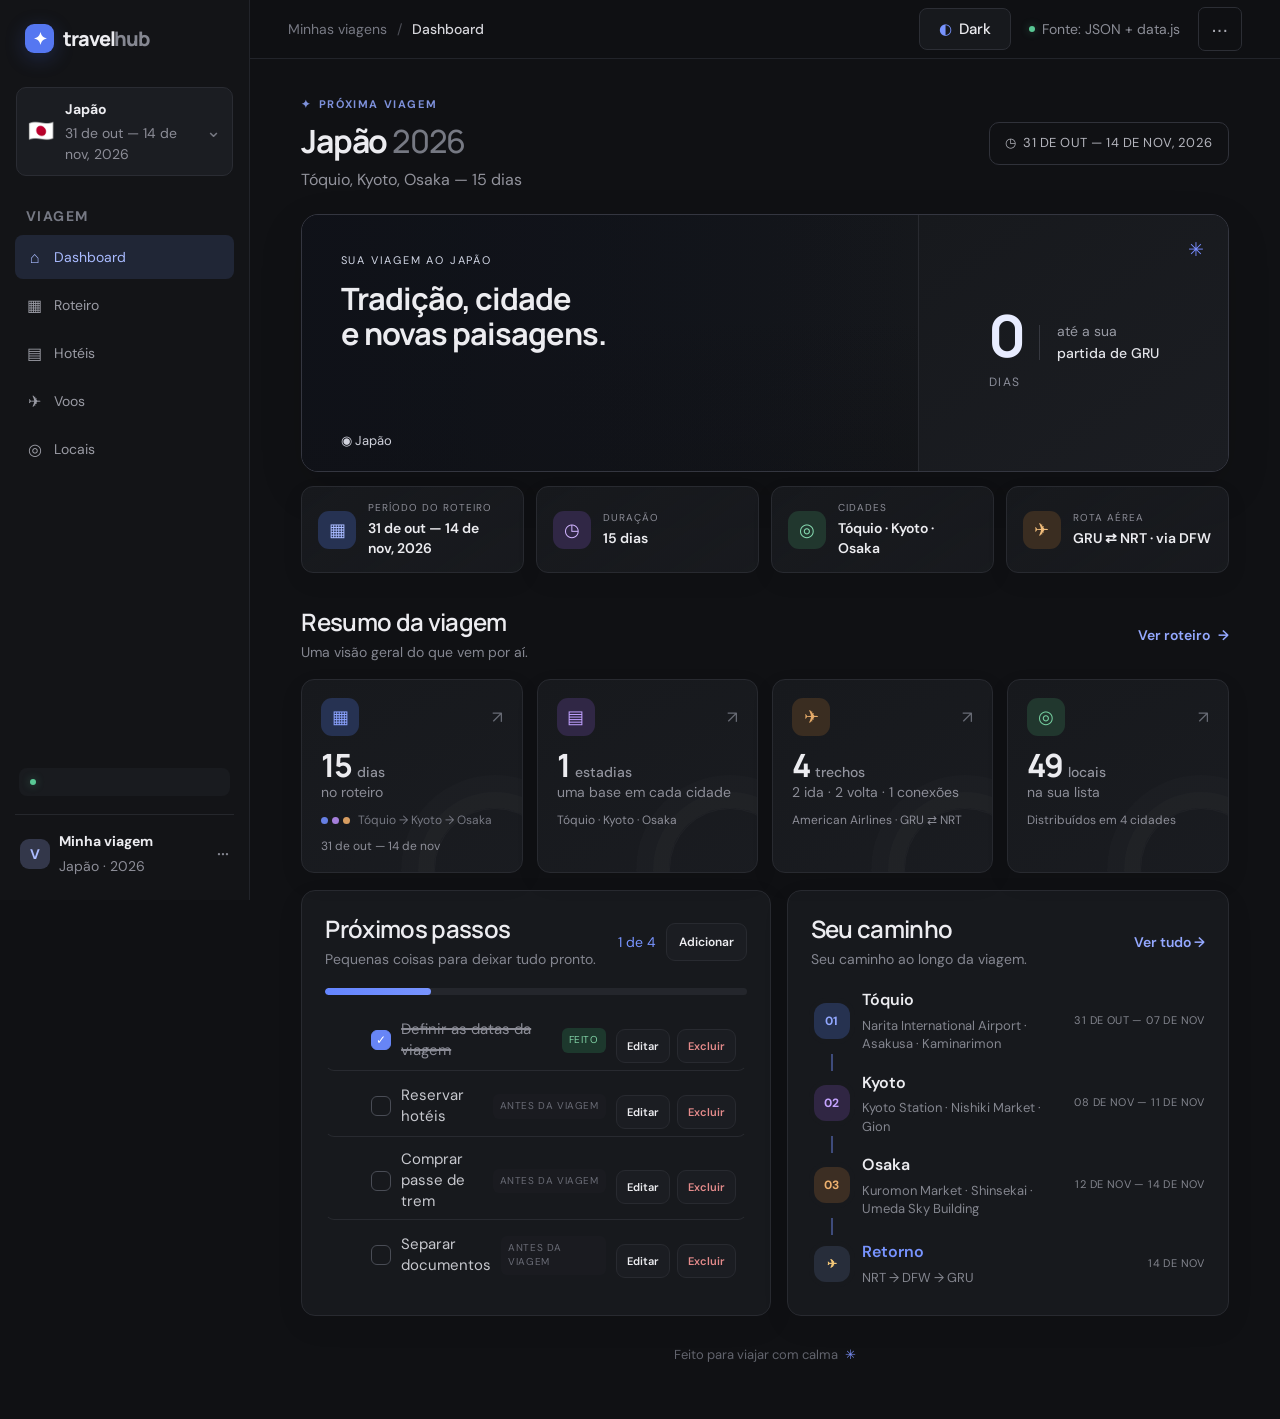
==== commit 0cd50907: "Update Alterações de imagens e updates" ====
--- a/index.html
+++ b/index.html
@@ -45,7 +45,7 @@
 
         <section class="page" id="page-voos" data-title="Voos"><div class="page-heading"><div class="eyebrow">NO AR</div><h1>Voos</h1><p class="subtitle">O começo e o fim de uma viagem inesquecível.</p></div><div class="flight-list" id="flights-list"></div><div class="note-card"><span>✦</span><div><strong>Dica de viagem</strong><p>Chegue ao aeroporto com pelo menos 3 horas de antecedência para voos internacionais.</p></div></div></section>
 
-        <section class="page" id="page-locais" data-title="Locais"><div class="page-heading"><div class="eyebrow">NA SUA LISTA</div><h1>Locais</h1><p class="subtitle">Lugares que fazem essa viagem ser sua.</p></div><div class="places-counters" aria-label="Resumo dos locais"><div class="places-counter"><span>Visitados</span><strong data-place-count="visited">0</strong></div><div class="places-counter"><span>Planejados</span><strong data-place-count="planned">0</strong></div><div class="places-counter"><span>Pendentes</span><strong data-place-count="pending">0</strong></div></div><div class="filter-row"><div class="place-select-filters"><label>Cidade<select id="place-city-filter" aria-label="Filtrar locais por cidade"><option>Todos</option></select></label><label>Status<select id="place-status-filter" aria-label="Filtrar locais por status"><option>Todos</option><option>Quero visitar</option><option>Planejado</option><option>Visitado</option><option>Cancelado</option></select></label><label>Prioridade<select id="place-priority-filter" aria-label="Filtrar locais por prioridade"><option value="Todas">Todas</option><option>Imperdível</option><option>Gostaria de ir</option><option>Se sobrar tempo</option></select></label></div><div class="places-tools"><span class="places-total">Locais</span><button class="manage-button primary" type="button" data-add="place">Adicionar local</button></div></div><div class="places-grid" id="places-grid"></div></section>
+        <section class="page" id="page-locais" data-title="Locais"><div class="page-heading"><div class="eyebrow">NA SUA LISTA</div><h1>Locais</h1><p class="subtitle">Lugares que fazem essa viagem ser sua.</p></div><div class="places-counters" aria-label="Resumo dos locais"><div class="places-counter"><span>Visitados</span><strong data-place-count="visited">0</strong></div><div class="places-counter"><span>Planejados</span><strong data-place-count="planned">0</strong></div><div class="places-counter"><span>Pendentes</span><strong data-place-count="pending">0</strong></div></div><div class="filter-row"><div class="place-select-filters"><label>Buscar nome<input id="place-name-search" type="search" placeholder="Digite o nome do local" aria-label="Buscar local pelo nome"></label><label>Cidade<select id="place-city-filter" aria-label="Filtrar locais por cidade"><option>Todos</option></select></label><label>Status<select id="place-status-filter" aria-label="Filtrar locais por status"><option>Todos</option><option>Quero visitar</option><option>Planejado</option><option>Visitado</option><option>Cancelado</option></select></label><label>Prioridade<select id="place-priority-filter" aria-label="Filtrar locais por prioridade"><option value="Todas">Todas</option><option>Imperdível</option><option>Gostaria de ir</option><option>Se sobrar tempo</option></select></label><label>Ordenar por<select id="place-sort-filter" aria-label="Ordenar locais pelo nome"><option value="az">A → Z</option><option value="za">Z → A</option></select></label></div><div class="places-tools"><span class="places-total">Locais</span><button class="manage-button primary" type="button" data-add="place">Adicionar local</button></div></div><div class="places-grid" id="places-grid"></div></section>
       </div>
     </main>
   </div>
--- a/assets/css/styles.css
+++ b/assets/css/styles.css
@@ -672,3 +672,15 @@
   #page-locais .places-tools{min-height:44px}
   #page-locais .places-tools .manage-button{min-height:44px}
 }
+
+/* Busca e ordenação integradas aos filtros de Locais */
+#page-locais .place-select-filters{grid-template-columns:repeat(5,minmax(0,1fr))}
+#page-locais .place-select-filters input,#page-locais .place-select-filters select{width:100%;max-width:none;min-height:40px;padding:8px 10px;border:1px solid var(--line);border-radius:9px;background:var(--panel);color:var(--text);font:13px var(--font)}
+#page-locais .place-select-filters input::placeholder{color:var(--muted)}
+#page-locais .place-select-filters input:focus,#page-locais .place-select-filters select:focus{outline:2px solid color-mix(in srgb,var(--blue) 50%,transparent);outline-offset:1px}
+@media(max-width:900px){#page-locais .place-select-filters{grid-template-columns:repeat(3,minmax(0,1fr))}}
+@media(max-width:700px){
+  #page-locais .place-select-filters{grid-template-columns:repeat(2,minmax(0,1fr))}
+  #page-locais .place-select-filters label:first-child{grid-column:1/-1}
+  #page-locais .place-select-filters input,#page-locais .place-select-filters select{min-height:44px;font-size:14px}
+}
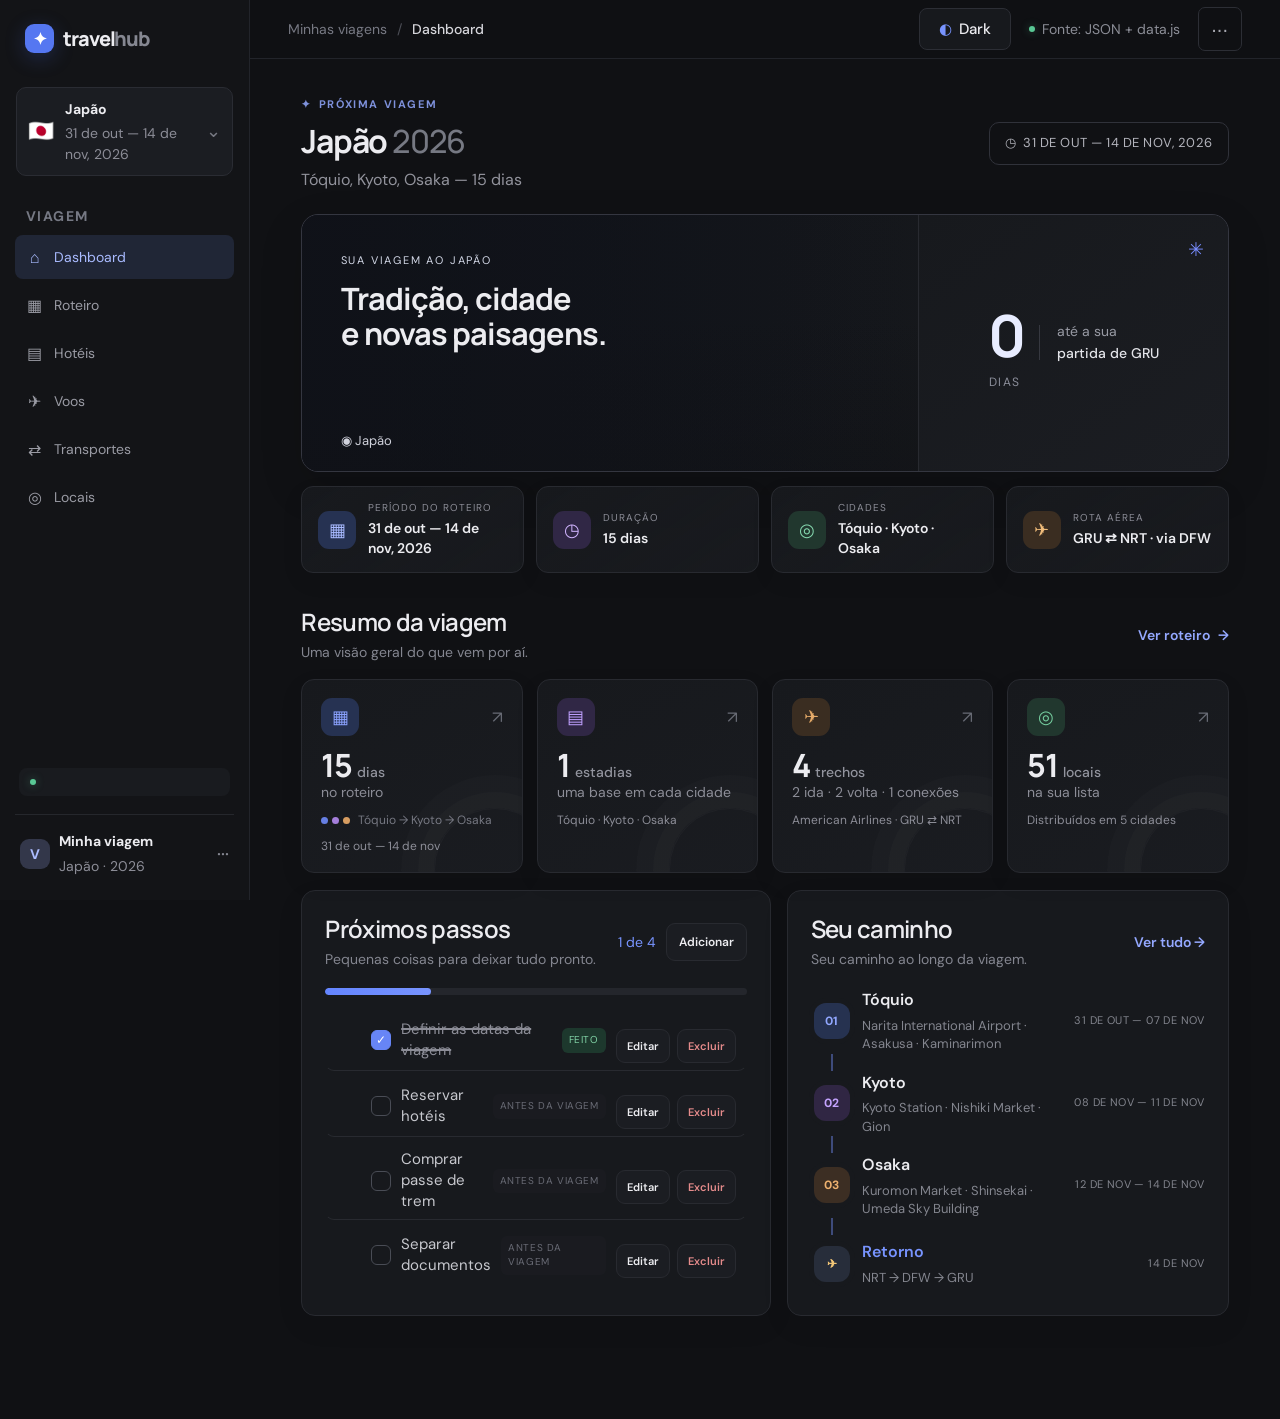
==== commit 893ac851: "Transportes adicionado" ====
--- a/index.html
+++ b/index.html
@@ -7,6 +7,7 @@
   <meta name="description" content="Guia pessoal de viagem.">
   <title>TravelHub — Guia de viagem</title>
   <link rel="stylesheet" href="assets/css/styles.css">
+  <link rel="stylesheet" href="assets/css/transportes.css">
 </head>
 <body>
   <div class="app-shell">
@@ -21,6 +22,7 @@
         <a class="nav-link" href="#roteiro" data-page="roteiro"><span class="nav-icon">▦</span>Roteiro</a>
         <a class="nav-link" href="#hoteis" data-page="hoteis"><span class="nav-icon">▤</span>Hotéis</a>
         <a class="nav-link" href="#voos" data-page="voos"><span class="nav-icon">✈</span>Voos</a>
+        <a class="nav-link" href="#transportes" data-page="transportes"><span class="nav-icon">⇄</span>Transportes</a>
         <a class="nav-link" href="#locais" data-page="locais"><span class="nav-icon">◎</span>Locais</a>
       </nav>
       <div class="sidebar-bottom"><div class="offline-pill"><span class="status-dot"></span></div><div class="profile"><div class="avatar">V</div><div><strong>Minha viagem</strong><small>—</small></div><span class="more">···</span></div></div>
@@ -36,7 +38,7 @@
           <div class="section-heading"><div><h2>Resumo da viagem</h2><p>Uma visão geral do que vem por aí.</p></div><a class="text-link" href="#roteiro">Ver roteiro <span>→</span></a></div>
           <div class="stats-grid"><a class="stat-card" href="#roteiro"><div class="stat-top"><span class="stat-icon blue-icon">▦</span><span class="stat-arrow">↗</span></div><strong>— <small>dias</small></strong><span class="stat-caption">no roteiro</span><div class="mini-route"><i></i><i></i><i></i><span>—</span></div><span class="stat-foot">—</span></a><a class="stat-card" href="#hoteis"><div class="stat-top"><span class="stat-icon purple-icon">▤</span><span class="stat-arrow">↗</span></div><strong>— <small>estadias</small></strong><span class="stat-caption">uma base em cada cidade</span><span class="stat-foot">—</span></a><a class="stat-card" href="#voos"><div class="stat-top"><span class="stat-icon orange-icon">✈</span><span class="stat-arrow">↗</span></div><strong>— <small>trechos</small></strong><span class="stat-caption">—</span><span class="stat-foot">—</span></a><a class="stat-card" href="#locais"><div class="stat-top"><span class="stat-icon green-icon">◎</span><span class="stat-arrow">↗</span></div><strong>— <small>locais</small></strong><span class="stat-caption">na sua lista</span><span class="stat-foot">—</span></a></div>
           <div class="dashboard-bottom"><section class="panel next-panel"><div class="panel-heading"><div><h2>Próximos passos</h2><p>Pequenas coisas para deixar tudo pronto.</p></div><div class="task-heading-actions"><span class="progress-count">—</span><button class="manage-button" type="button" data-add="task">Adicionar</button></div></div><div class="progress-track"><span></span></div><div id="tasks-list"></div></section><section class="panel route-panel"><div class="panel-heading"><div><h2>Seu caminho</h2><p>Seu caminho ao longo da viagem.</p></div><a class="subtle-link" href="#roteiro">Ver tudo →</a></div><div class="route-list"></div></section></div>
-          <footer class="page-footer">Feito para viajar com calma <span>✳</span></footer>
+          <footer class="page-footer"> <span></span></footer>
         </section>
 
         <section class="page" id="page-roteiro" data-title="Roteiro"><div class="page-heading"><div class="eyebrow">SUA JORNADA</div><h1>Roteiro</h1><p class="subtitle">Roteiro da viagem.</p></div><div class="itinerary-controls"><div class="tabs" role="tablist"></div><button class="manage-button today-mode-toggle" id="today-mode-toggle" type="button" aria-pressed="false">☀ Modo Hoje</button></div><div class="itinerary-list" id="itinerary-list"></div></section>
@@ -46,6 +48,25 @@
         <section class="page" id="page-voos" data-title="Voos"><div class="page-heading"><div class="eyebrow">NO AR</div><h1>Voos</h1><p class="subtitle">O começo e o fim de uma viagem inesquecível.</p></div><div class="flight-list" id="flights-list"></div><div class="note-card"><span>✦</span><div><strong>Dica de viagem</strong><p>Chegue ao aeroporto com pelo menos 3 horas de antecedência para voos internacionais.</p></div></div></section>
 
         <section class="page" id="page-locais" data-title="Locais"><div class="page-heading"><div class="eyebrow">NA SUA LISTA</div><h1>Locais</h1><p class="subtitle">Lugares que fazem essa viagem ser sua.</p></div><div class="places-counters" aria-label="Resumo dos locais"><div class="places-counter"><span>Visitados</span><strong data-place-count="visited">0</strong></div><div class="places-counter"><span>Planejados</span><strong data-place-count="planned">0</strong></div><div class="places-counter"><span>Pendentes</span><strong data-place-count="pending">0</strong></div></div><div class="filter-row"><div class="place-select-filters"><label>Buscar nome<input id="place-name-search" type="search" placeholder="Digite o nome do local" aria-label="Buscar local pelo nome"></label><label>Cidade<select id="place-city-filter" aria-label="Filtrar locais por cidade"><option>Todos</option></select></label><label>Status<select id="place-status-filter" aria-label="Filtrar locais por status"><option>Todos</option><option>Quero visitar</option><option>Planejado</option><option>Visitado</option><option>Cancelado</option></select></label><label>Prioridade<select id="place-priority-filter" aria-label="Filtrar locais por prioridade"><option value="Todas">Todas</option><option>Imperdível</option><option>Gostaria de ir</option><option>Se sobrar tempo</option></select></label><label>Ordenar por<select id="place-sort-filter" aria-label="Ordenar locais pelo nome"><option value="az">A → Z</option><option value="za">Z → A</option></select></label></div><div class="places-tools"><span class="places-total">Locais</span><button class="manage-button primary" type="button" data-add="place">Adicionar local</button></div></div><div class="places-grid" id="places-grid"></div></section>
+        <section class="page" id="page-transportes" data-title="Transportes">
+          <div class="page-heading"><div class="eyebrow">DO DESEMBARQUE AO DESCANSO</div><h1>Transportes</h1><p class="subtitle">Seu guia de bolso para chegar com tranquilidade.</p></div>
+          <div id="arrival-guide" class="arrival-guide">
+            <header class="arrival-intro"><span class="arrival-kicker">GUIA 01 · 2 ADULTOS · JAPÃO</span><h2>Chegada ao Japão — Narita até o hotel</h2><p>Uma etapa por vez: desembarque, cartão, trem e uma curta caminhada até o APA Hotel Asakusa Kuramae Kita.</p><div class="arrival-actions"><a class="manage-button primary" href="chegada-japao-offline.html" download data-offline-download>↓ Baixar guia para usar offline</a><button class="manage-button" type="button" data-arrival-jump="arrival-checklist">✓ Meu checklist</button></div><p class="arrival-small">Baixe e abra o arquivo HTML antes de viajar. Textos, esquema, endereço e checklist funcionam sem internet no arquivo baixado. Mapas, fotos oficiais e links externos precisam de conexão. O site principal não tem cache offline garantido.</p></header>
+            <section class="arrival-card" aria-labelledby="arrival-summary-title"><h3 id="arrival-summary-title">Minha chegada</h3><dl class="arrival-facts"><div><dt>Data · horário do Japão</dt><dd>31/10/2026 · 16h45</dd></div><div><dt>Aeroporto</dt><dd>Narita (NRT) · Terminal 2*</dd></div><div><dt>Transporte</dt><dd>Keisei Access Express</dd></div><div><dt>Destino ferroviário</dt><dd>Asakusa · Toei A18</dd></div><div><dt>Hotel · 2 adultos</dt><dd>APA Hotel Asakusa Kuramae Kita</dd></div><div><dt>Estadia informada</dt><dd>31/10 → 08/11/2026</dd></div></dl><div class="arrival-callout"><strong>Antes da viagem: confirmar voo e horário</strong><p data-arrival-flight>O cadastro registra AA61 (DFW → NRT), com chegada às 15h30 e terminal em branco. Este guia usa 16h45, conforme solicitado. Narita lista a American no Terminal 2; essa é a referência da companhia, não uma confirmação operacional do AA61 de 31/10. Reconfirme no bilhete e no painel de chegadas. Os dados cadastrados foram preservados.</p></div><details><summary>Quando devemos chegar ao hotel?</summary><p>Reserve uma janela de aproximadamente <strong>19h20 a 21h00</strong>, partindo do pouso previsto às 16h45. É uma estimativa de planejamento, não uma reserva nem um horário garantido.</p><ul><li>Imigração, malas e alfândega: 60–90 min.</li><li>Descer ao B1F, comprar/carregar cartões e localizar a Keisei: 15–30 min.</li><li>Espera pelo trem adequado: margem de 10–40 min, sem afirmar frequência.</li><li>Viagem ferroviária: aproximadamente 60–75 min.</li><li>Elevadores, saída e caminhada com malas: 10–20 min.</li></ul><p>A soma das margens dá aproximadamente 19h20–21h00; filas, atrasos e mudanças de serviço podem ampliá-la. O tempo de check-in não está incluído.</p></details></section>
+            <nav class="arrival-step-nav" aria-label="Etapas do guia"><button type="button" data-arrival-jump="arrival-step-1">1 · Desembarque</button><button type="button" data-arrival-jump="arrival-step-2">2 · Suica</button><button type="button" data-arrival-jump="arrival-step-3">3 · Trem</button><button type="button" data-arrival-jump="arrival-step-4">4 · Asakusa</button><button type="button" data-arrival-jump="arrival-step-5">5 · Hotel</button></nav>
+            <article class="arrival-card" id="arrival-step-1" tabindex="-1"><div class="arrival-step-heading"><span class="arrival-step-number">01</span><div><span class="arrival-kicker">NARITA · CHEGADAS → B1F</span><h3>Desembarque em Narita</h3></div></div><p class="arrival-lead">Procure primeiro <strong>Arrivals / Immigration</strong>. A estação fica depois dos controles de entrada no Japão.</p><ol class="arrival-instructions"><li><strong>Saia do avião e siga Arrivals / Immigration.</strong> Acompanhe as placas de chegadas internacionais, mantendo passaporte e documentos acessíveis.</li><li><strong>Passe pela imigração.</strong> Entre na fila indicada para visitantes estrangeiros. Tenha passaporte, reserva do hotel, endereço e passagem de retorno disponíveis; siga as instruções do agente. Se preparou o Visit Japan Web, deixe os códigos acessíveis. Não fotografe a área de controle.</li><li><strong>Retire as malas em Baggage Claim.</strong> Procure o número do seu voo no painel para identificar a esteira. Confira a etiqueta antes de pegar a mala; se não aparecer, procure o atendimento de bagagens antes de sair.</li><li><strong>Passe pela alfândega / Customs.</strong> Apresente a declaração solicitada, em papel ou pelo procedimento eletrônico disponível. Se tiver dúvida sobre um item, pergunte ao agente antes de atravessar.</li><li><strong>No saguão de chegadas, teste a internet.</strong> Ative o eSIM conforme as instruções do fornecedor; verifique se abre uma página. Aproveite para abrir os mapas enquanto há conexão.</li><li><strong>Siga Railways / Trains / 鉄道.</strong> No Terminal 2, desça por elevador ou escada rolante ao <strong>B1F</strong>, onde ficam JR e Keisei, na estação <strong>Narita Airport Terminal 2・3</strong>. Com malas, prefira o elevador.</li></ol><div class="arrival-signs" aria-label="Palavras para reconhecer nas placas"><span>Arrivals · 到着</span><span>Immigration · 入国審査</span><span>Baggage Claim · 手荷物受取</span><span>Customs · 税関</span><span>Railways · 鉄道</span><span>B1F · subsolo</span></div><details><summary>Se o terminal mudar</summary><p>No Terminal 1, a estação Narita Airport Terminal 1 também fica no B1F. O Terminal 3 não possui estação própria: siga o percurso sinalizado até o Terminal 2 antes de procurar os trens. Não vá à estação da cidade chamada apenas “Narita”. Reconfirme o terminal na chegada e selecione-o no mapa oficial.</p></details><p class="arrival-small">Planejamento: 60–90 min para os procedimentos; o tempo real varia com filas, bagagem e controles.</p><div class="arrival-visual-links"><a href="https://www.narita-airport.jp/en/airportguide/inter-arr/" target="_blank" rel="noopener noreferrer"><span aria-hidden="true">✈</span><strong>Fotos oficiais dos procedimentos</strong><small>Narita · imigração, bagagem e alfândega ↗</small></a><a href="https://www.narita-airport.jp/en/map/" target="_blank" rel="noopener noreferrer"><span aria-hidden="true">▦</span><strong>Mapa oficial do terminal</strong><small>Selecione T2 e B1F · veja estações e elevadores ↗</small></a></div></article>
+            <article class="arrival-card" id="arrival-step-2" tabindex="-1"><div class="arrival-step-heading"><span class="arrival-step-number">02</span><div><span class="arrival-kicker">UM CARTÃO PARA CADA VIAJANTE</span><h3>Comprar e carregar o Welcome Suica</h3></div></div><p class="arrival-lead">É um cartão pré-pago para transporte e pequenas compras. <strong>Não é um passe ilimitado</strong>: cada viagem desconta saldo.</p><p>Cada pessoa precisa de seu próprio cartão para registrar entrada e saída nas catracas. Separem os cartões e identifiquem qual pertence a cada viajante.</p><div class="arrival-callout"><strong>Saldo inicial sugerido: ¥3.000 por pessoa · ¥6.000 para o casal</strong><p>É crédito para gastar, não o preço do plástico. Se comprar cada cartão já com ¥3.000, essa etapa está concluída: não carregue mais ¥3.000 por engano.</p></div><ol class="arrival-instructions"><li><strong>Encontre a JR EAST no B1F do Terminal 2.</strong> Procure o nome completo <strong>JR EAST Travel Service Center</strong> e a identificação JR. É o balcão da JR, separado do atendimento Keisei. A fonte oficial indica funcionamento das 8h30 às 20h00; reconfirme no dia.</li><li><strong>Peça dois cartões para adultos.</strong> Cada viajante deve estar presente; a JR limita em princípio a venda a um por pessoa. Peça “Welcome Suica, adult”. A JR lista venda no balcão e em máquinas específicas nas estações dos Terminais 1 e 2・3; estoque no dia não é garantido.</li><li><strong>Na máquina, procure Welcome Suica.</strong> Toque na escolha de idioma e selecione <strong>English</strong>, depois a compra do cartão adulto e o valor oferecido na tela. As telas variam por máquina; se não reconhecer a opção, peça ajuda em vez de comprar outro produto.</li><li><strong>Selecione o saldo inicial e pague.</strong> Se ¥3.000 não estiver disponível na compra, escolha um valor oferecido e complete depois até ¥3.000. Retire o cartão e o comprovante de validade. Repita para a segunda pessoa.</li></ol><details><summary>Pagamento, recarga e consulta de saldo</summary><p><strong>Leve ienes em espécie.</strong> A recarga do cartão físico é em dinheiro; cartão de crédito não serve para recarregá-lo. O balcão JR aceita cartões de crédito para serviços, mas a fonte consultada não confirma expressamente quais meios estão habilitados para a compra do Welcome Suica em cada equipamento. <strong>Pagamento inicial por crédito: pendente de confirmação no local.</strong></p><p>Para recarregar numa máquina compatível, escolha English, insira ou posicione o cartão conforme indicado, escolha <strong>Charge / Top up</strong>, confira o saldo, selecione o valor e insira ienes. Retire cartão, troco e recibo. Use máquinas com o símbolo IC/Suica ou ATMs Seven Bank com opção de recarga. O modelo da máquina pode mudar.</p><p>O saldo aparece nas catracas após a leitura e nas máquinas ao consultar o cartão. Se faltar saldo na saída, procure <strong>Fare Adjustment</strong> ou o funcionário; recarregue antes de tentar sair novamente.</p></details><details><summary>Suica tradicional, validade e reembolso</summary><p>O Suica tradicional tem depósito de ¥500, regras próprias de devolução e validade longa. O <strong>Welcome Suica físico não cobra depósito, vale 28 dias contando a compra e não devolve saldo remanescente</strong>. Guarde o papel de validade e use o saldo antes de partir. Há procedimento específico para defeito do cartão; perda não permite reemissão.</p></details><details><summary>Usar em Tóquio, Kyoto, Osaka e no Shinkansen</summary><p>Em Tóquio, use nas linhas que aceitam Suica/PASMO; em Kyoto e Osaka, nos serviços participantes da rede compatível, como ICOCA. Procure o símbolo IC: nem todo serviço aceita o cartão. Não use uma única entrada e saída para cruzar áreas de interoperabilidade.</p><p><strong>O saldo não substitui o bilhete de Shinkansen para Kyoto ou Osaka.</strong> Compre/reserve a viagem separadamente. Um cartão vinculado a uma reserva elegível pode funcionar como identificação de embarque, conforme as regras do serviço, mas a reserva e seu pagamento continuam necessários.</p></details><div class="arrival-visual-links"><a href="https://www.jreast.co.jp/multi/welcomesuica/img/welcomesuica/img_welcomesuica.png" target="_blank" rel="noopener noreferrer"><span aria-hidden="true">▣</span><strong>Ver o cartão real</strong><small>Imagem oficial JR EAST · Welcome Suica ↗</small></a><a href="https://www.jreast.co.jp/multi/welcomesuica/img/welcomesuica/buy_place01.jpg" target="_blank" rel="noopener noreferrer"><span aria-hidden="true">▤</span><strong>Reconhecer a máquina de venda</strong><small>Foto oficial JR EAST ↗</small></a><a href="https://www.jreast.co.jp/multi/customer_support/service_center_narita_2nd3rd.html" target="_blank" rel="noopener noreferrer"><span aria-hidden="true">◎</span><strong>Fotos do balcão e localização</strong><small>JR EAST Travel Service Center · T2・3 ↗</small></a><a href="https://www.jreast.co.jp/en/multi/welcomesuica/purchase.html" target="_blank" rel="noopener noreferrer"><span aria-hidden="true">↗</span><strong>Recarga ilustrada e regras oficiais</strong><small>Máquinas, ATM e condições atualizadas ↗</small></a></div></article>
+            <article class="arrival-card" id="arrival-step-3" tabindex="-1"><div class="arrival-step-heading"><span class="arrival-step-number">03</span><div><span class="arrival-kicker">KEISEI · NARITA SKY ACCESS</span><h3>Encontrar e pegar o Access Express</h3></div></div><p class="arrival-lead">Priorize um <strong>Access Express / Access Tokkyu / アクセス特急</strong> que continue pela linha Toei Asakusa e pare em <strong>Asakusa A18</strong>.</p><ol class="arrival-instructions"><li><strong>Depois do Suica, vá para a Keisei.</strong> Continue no B1F seguindo <strong>Keisei / 京成</strong> e <strong>Narita SKY ACCESS</strong>. JR e Keisei são operadores diferentes; não entre nas catracas JR para este trajeto.</li><li><strong>Leia o painel de partidas.</strong> Verifique horário, tipo de serviço, destino e plataforma informados ali. Procure Access Express e a rota via SKY ACCESS. A palavra “Asakusa” pode aparecer como parada, não como destino final.</li><li><strong>Confirme a parada antes de entrar.</strong> Há trens para Ueno/Nippori e trens que seguem via Oshiage/Asakusa. Um destino como Haneda pode indicar o caminho desejado, mas não basta para confirmar as paradas. Mostre a frase abaixo ao funcionário e confirme também a plataforma.</li><li><strong>Entre pelas catracas indicadas para SKY ACCESS.</strong> Cada pessoa encosta seu próprio Suica no leitor IC e espera a autorização; não insira o cartão na abertura para bilhetes. Se a catraca fechar, pare e peça ajuda. No Terminal 2, siga o fluxo Access Express indicado pela equipe para não entrar na área da Keisei Main Line por engano.</li><li><strong>Na plataforma, confira de novo o painel e o trem.</strong> Use os dados exibidos no momento, sem depender de número fixo de plataforma. Aguarde atrás da faixa de segurança, deixe passageiros sair e embarque juntos, sem tentar segurar portas.</li><li><strong>Acomode as malas sem bloquear a circulação.</strong> Este é um trem de uso urbano, sem assento reservado. Mantenha malas junto ao corpo, seguras para não rolar, fora das portas e áreas prioritárias. Não conte com bagageiro para malas grandes.</li><li><strong>Acompanhe as estações.</strong> Consulte o mapa, os anúncios e as telas do carro. Quando o trem continuar pela Toei, a identificação da linha muda sem exigir que vocês saiam do trem. Preparem-se ao ver/ouvir <strong>Asakusa / 浅草 / A18</strong>; não confundam com Asakusabashi A16.</li></ol><div class="arrival-phrase"><span>Mostre ao funcionário</span><p lang="en">Does this Access Express stop at Asakusa, Toei station A18, without changing trains?</p><p lang="ja">このアクセス特急は、乗り換えなしで都営浅草線の浅草駅（A18）に行きますか？</p></div><div class="arrival-facts arrival-fare"><div><dt>Duração de referência</dt><dd>60–75 min</dd></div><div><dt>Tarifa adulta com IC*</dt><dd>¥1.276 / pessoa</dd></div><div><dt>Casal com IC*</dt><dd>¥2.552</dd></div></div><p class="arrival-small">*A tabela oficial consultada informa ¥1.290 em bilhete e ¥1.276 com IC entre os terminais e Asakusa. Valor de referência, sujeito a alteração; confirme na Keisei antes de embarcar.</p><details><summary>Access Express, Skyliner e outros serviços</summary><p><strong>Access Express:</strong> trem sem reserva, rota SKY ACCESS; alguns serviços atendem Asakusa diretamente. <strong>Skyliner:</strong> serviço com suplemento e assento reservado, para Nippori/Ueno; não leva diretamente a Asakusa. <strong>Rapid Limited Express / Limited Express:</strong> outros serviços e rotas, com tempos diferentes. Confirme tipo, caminho e parada, não apenas a aparência ou cor do trem.</p><p>Se o próximo trem não servir Asakusa diretamente, peça ao funcionário a opção com menos trocas e elevadores ou espere um direto se for conveniente. Não embarque para Ueno supondo que todos os trens passam por Asakusa. Horários, frequência e disponibilidade em 31/10/2026 devem ser consultados no dia.</p></details><div class="arrival-visual-links"><a href="https://www.keisei.co.jp/keisei/tetudou/skyliner/us/traffic/express.php" target="_blank" rel="noopener noreferrer"><span aria-hidden="true">⇄</span><strong>Access Express e mapa oficial</strong><small>Keisei · confirme rota e paradas ↗</small></a><a href="https://www.keisei.co.jp/keisei/tetudou/skyliner/us/traffic/station.php" target="_blank" rel="noopener noreferrer"><span aria-hidden="true">▦</span><strong>Reconhecer a estação Keisei</strong><small>Mapas oficiais das estações do aeroporto ↗</small></a></div><p class="arrival-small">Fotos específicas de placas e painéis sem licença de reprodução confirmada: use os mapas oficiais e a sinalização real no aeroporto.</p></article>
+            <article class="arrival-card" id="arrival-step-4" tabindex="-1"><div class="arrival-step-heading"><span class="arrival-step-number">04</span><div><span class="arrival-kicker">ASAKUSA · 浅草 · A18</span><h3>Desembarcar e encontrar o elevador</h3></div></div><p class="arrival-lead">A estação correta é <strong>Asakusa da linha Toei Asakusa (A18)</strong>. Existem outras estações chamadas Asakusa; use o código A18 como referência.</p><ol class="arrival-instructions"><li><strong>Saia do trem em Asakusa A18.</strong> Confirme o nome na plataforma e reúna as malas antes de seguir para a saída.</li><li><strong>Procure o símbolo de elevador.</strong> Siga <strong>Exit / 出口</strong> e as indicações da rota acessível rumo a <strong>A2b / A2-b</strong>. A rota pode passar por níveis intermediários; siga o mapa e peça ajuda se estiver no lado oposto.</li><li><strong>Saia pela catraca com o mesmo Suica.</strong> Encoste uma vez por pessoa e confira o saldo. Se não liberar, use a máquina de ajuste ou fale com o funcionário antes de atravessar.</li><li><strong>Use o elevador até a rua.</strong> A Toei identifica elevador entre o acesso A2b e a área das catracas. A APA recomenda A2b para este hotel. A2a é uma saída distinta: com malas, procure expressamente o símbolo de elevador e A2b.</li></ol><details><summary>Se o elevador estiver indisponível</summary><p>Peça ao funcionário a rota acessível em operação antes de passar a catraca. Não há outra saída de Asakusa com elevador de rua confirmada neste guia. A alternativa depende da operação no momento: a equipe pode orientar outra estação acessível e um trecho de superfície/táxi. Não carregue malas pesadas numa escada sem avaliar as condições.</p></details><div class="arrival-visual-links"><a href="https://www.kotsu.metro.tokyo.jp/subway/stations/asakusa/i/solid.png" target="_blank" rel="noopener noreferrer"><span aria-hidden="true">▦</span><strong>Mapa oficial de Asakusa</strong><small>Toei · localize A2b e os elevadores ↗</small></a><a href="https://www.kotsu.metro.tokyo.jp/subway/stations/asakusa.html" target="_blank" rel="noopener noreferrer"><span aria-hidden="true">◎</span><strong>Estação e acessibilidade</strong><small>A18 · informações oficiais da Toei ↗</small></a></div></article>
+            <article class="arrival-card" id="arrival-step-5" tabindex="-1"><div class="arrival-step-heading"><span class="arrival-step-number">05</span><div><span class="arrival-kicker">O ÚLTIMO TRECHO · A PÉ</span><h3>Chegar ao hotel</h3></div></div><p class="arrival-lead">O site oficial da APA indica <strong>3 minutos a pé de A2b</strong>. Com malas e sem conhecer o caminho, reserve <strong>5–10 minutos</strong>.</p><p>Distância de planejamento: aproximadamente <strong>200–300 m</strong>, estimada pelo tempo divulgado pelo hotel; a metragem exata do percurso está pendente. Confira o trajeto no mapa. O destino é o hotel <strong>Asakusa Kuramae Kita, nº 375</strong>; há outros APA próximos com nomes parecidos.</p><figure class="arrival-walk-map"><svg viewBox="0 0 600 230" role="img" aria-labelledby="arrival-map-title arrival-map-desc"><title id="arrival-map-title">Esquema do trecho a pé de Asakusa A2b ao APA Asakusa Kuramae Kita</title><desc id="arrival-map-desc">A saída A2b liga-se ao hotel por uma caminhada curta em Komagata. Diagrama sem escala e sem geometria de ruas; abra o mapa para navegação.</desc><rect x="1" y="1" width="598" height="228" rx="18" class="arrival-map-bg"/><path d="M100 112 H490" class="arrival-map-path"/><circle cx="100" cy="112" r="14" class="arrival-map-point"/><circle cx="490" cy="112" r="14" class="arrival-map-point"/><text x="100" y="65" text-anchor="middle">Asakusa A18</text><text x="100" y="161" text-anchor="middle">Saída A2b · elevador</text><text x="300" y="96" text-anchor="middle">A pé · Komagata</text><text x="300" y="145" text-anchor="middle">≈ 200–300 m*</text><text x="490" y="55" text-anchor="middle">APA Hotel</text><text x="490" y="78" text-anchor="middle">Kuramae Kita</text><text x="490" y="161" text-anchor="middle">2-4-10</text><text x="300" y="206" text-anchor="middle">Esquema sem escala · veja as ruas no mapa</text></svg><figcaption>*Estimativa; este esquema não representa curvas, cruzamentos ou orientação geográfica.</figcaption></figure><ol class="arrival-instructions"><li><strong>Na superfície, abra o trajeto a pé desde A2b.</strong> Confira a posição inicial no mapa antes de andar; não atravesse ruas sem seguir os semáforos e faixas.</li><li><strong>Confira nome e endereço ao chegar.</strong> Procure “APA Hotel Asakusa Kuramae Kita / アパホテル〈浅草 蔵前北〉”. Compare a fachada com a foto oficial abaixo; não entre em outro APA apenas por reconhecer o logotipo.</li><li><strong>Faça o check-in.</strong> Tenham passaportes dos dois adultos e a reserva em mãos. O hotel informa check-in a partir das 15h00 e check-out às 10h00; condições específicas da reserva prevalecem. Se houver atraso importante, avise a recepção.</li></ol><div class="arrival-address"><span class="arrival-kicker">MOSTRE ESTE ENDEREÇO</span><h4>APA Hotel Asakusa Kuramae Kita</h4><p>2-4-10 Komagata, Taito-ku, Tokyo · 111-0043</p><p lang="ja" class="arrival-japanese">東京都台東区駒形2-4-10<br>アパホテル〈浅草 蔵前北〉</p><div class="arrival-actions"><button type="button" class="manage-button primary" data-copy-arrival-address>Copiar endereço</button><a class="manage-button" href="https://www.google.com/maps/search/?api=1&amp;query=APA+Hotel+Asakusa+Kuramae+Kita+Tokyo" target="_blank" rel="noopener noreferrer">Abrir hotel no Google Maps ↗</a></div><p class="arrival-feedback" data-copy-feedback role="status" aria-live="polite"></p></div><div class="arrival-visual-links"><a href="https://www3.apahotel.com/image/840gaikanmeinnight53011280960.jpg" target="_blank" rel="noopener noreferrer"><span aria-hidden="true">▤</span><strong>Foto real da fachada deste hotel</strong><small>APA · foto vinculada à página do Kuramae Kita ↗</small></a><a href="https://map.apahotel.com/map/840" target="_blank" rel="noopener noreferrer"><span aria-hidden="true">◎</span><strong>Mapa oficial do hotel</strong><small>APA · saídas e acesso verificados ↗</small></a><a href="https://www.google.com/maps/dir/?api=1&amp;origin=Asakusa+Station+Exit+A2b+Tokyo&amp;destination=APA+Hotel+Asakusa+Kuramae+Kita+Tokyo&amp;travelmode=walking" target="_blank" rel="noopener noreferrer"><span aria-hidden="true">→</span><strong>Abrir caminhada desde A2b</strong><small>Google Maps · confirme a posição inicial ↗</small></a></div></article>
+            <section class="arrival-card" id="arrival-checklist" tabindex="-1" aria-labelledby="arrival-checklist-title"><div class="arrival-checklist-heading"><h3 id="arrival-checklist-title">Minha chegada ao Japão</h3><button class="manage-button danger" type="button" data-reset-arrival>Reiniciar checklist</button></div><p data-arrival-progress-label role="status" aria-live="polite">0 de 14 concluídos · 0%</p><progress data-arrival-progress max="14" value="0" aria-label="Progresso da chegada">0 de 14</progress><div class="arrival-checklist-items">
+              <label><input type="checkbox" data-arrival-check="immigration"><span>Passar pela imigração.</span></label><label><input type="checkbox" data-arrival-check="baggage"><span>Retirar as malas.</span></label><label><input type="checkbox" data-arrival-check="customs"><span>Passar pela alfândega.</span></label><label><input type="checkbox" data-arrival-check="internet"><span>Ativar o eSIM e testar a internet.</span></label><label><input type="checkbox" data-arrival-check="railways"><span>Encontrar a área ferroviária.</span></label><label><input type="checkbox" data-arrival-check="cards"><span>Comprar os dois Welcome Suica.</span></label><label><input type="checkbox" data-arrival-check="balance"><span>Carregar ¥3.000 em cada cartão (ou comprar já com esse saldo).</span></label><label><input type="checkbox" data-arrival-check="keisei"><span>Localizar a estação Keisei.</span></label><label><input type="checkbox" data-arrival-check="confirm-train"><span>Confirmar o trem Access Express para Asakusa.</span></label><label><input type="checkbox" data-arrival-check="board"><span>Embarcar no trem correto.</span></label><label><input type="checkbox" data-arrival-check="asakusa"><span>Desembarcar em Asakusa.</span></label><label><input type="checkbox" data-arrival-check="exit"><span>Localizar a saída recomendada A2b.</span></label><label><input type="checkbox" data-arrival-check="walk"><span>Caminhar até o hotel.</span></label><label><input type="checkbox" data-arrival-check="checkin"><span>Realizar o check-in.</span></label>
+            </div><p class="arrival-small" data-arrival-storage role="status">Progresso salvo neste navegador e dispositivo. O arquivo offline usa armazenamento próprio; não sincroniza com o site.</p></section>
+            <section class="arrival-card"><h3>Mapas e atalhos</h3><div class="arrival-actions"><a class="manage-button primary" href="https://www.google.com/maps/dir/?api=1&amp;origin=Narita+Airport+Terminal+2+3+Station&amp;destination=APA+Hotel+Asakusa+Kuramae+Kita+Tokyo&amp;travelmode=transit" target="_blank" rel="noopener noreferrer">Trajeto completo · transporte público ↗</a><a class="manage-button" href="https://www.google.com/maps/search/?api=1&amp;query=Narita+Airport+Terminal+2+3+Station" target="_blank" rel="noopener noreferrer">Estação em Narita ↗</a><a class="manage-button" href="https://www.google.com/maps/search/?api=1&amp;query=Toei+Asakusa+Station+A18+Tokyo" target="_blank" rel="noopener noreferrer">Asakusa A18 ↗</a><a class="manage-button" href="https://www.jreast.co.jp/en/multi/welcomesuica/welcomesuica.html" target="_blank" rel="noopener noreferrer">Welcome Suica oficial ↗</a><a class="manage-button" href="https://www.keisei.co.jp/keisei/tetudou/skyliner/us/" target="_blank" rel="noopener noreferrer">Keisei oficial ↗</a></div><p class="arrival-small">Links HTTPS compatíveis com navegador Android; o Google Maps pode abrir no aplicativo instalado. Confira a estação de origem e o serviço selecionado: a rota sugerida pelo Maps pode variar.</p><details><summary>Se precisar de ajuda</summary><p>Procure o balcão de informações, um funcionário da estação ou a recepção. Mostre o endereço em japonês e diga “Asakusa A18” ao pedir orientação ferroviária.</p><div class="arrival-actions"><a class="manage-button" href="tel:+81358271811">Recepção APA · +81 3-5827-1811</a><a class="manage-button" href="tel:110">Polícia · 110</a><a class="manage-button" href="tel:119">Bombeiros / ambulância · 119</a></div><p class="arrival-small">110 e 119 são números locais de emergência no Japão; chamadas dependem de serviço telefônico, e alguns eSIMs oferecem apenas dados. <a href="https://www.japan.travel/en/plan/hotline/" target="_blank" rel="noopener noreferrer">Orientação oficial JNTO ↗</a></p></details></section>
+            <section class="arrival-card arrival-sources"><h3>Fontes e confirmações</h3><p>Informações consultadas em <strong>12/10/2026</strong>. Reconfirme antes da viagem e no dia do embarque.</p><ul><li><a href="https://www.narita-airport.jp/en/flight/airline-search/aal/" target="_blank" rel="noopener noreferrer">Narita · American no Terminal 2</a> e <a href="https://www.narita-airport.jp/en/airportguide/inter-arr/" target="_blank" rel="noopener noreferrer">procedimentos de chegada</a>.</li><li><a href="https://www.jreast.co.jp/en/multi/welcomesuica/purchase.html" target="_blank" rel="noopener noreferrer">JR EAST · venda, recarga e validade</a>; <a href="https://www.jreast.co.jp/en/multi/pass/suica.html" target="_blank" rel="noopener noreferrer">Suica tradicional</a>; <a href="https://www.jreast.co.jp/en/multi/faq/" target="_blank" rel="noopener noreferrer">FAQ</a>.</li><li><a href="https://www.keisei.co.jp/keisei/tetudou/skyliner/us/traffic/express_fares.php" target="_blank" rel="noopener noreferrer">Keisei · tarifas Access Express</a> e <a href="https://www.keisei.co.jp/keisei/tetudou/skyliner/us/faq/index.php" target="_blank" rel="noopener noreferrer">serviços e destinos</a>.</li><li><a href="https://www.kotsu.metro.tokyo.jp/subway/stations/asakusa.html" target="_blank" rel="noopener noreferrer">Toei · Asakusa A18 e mapa</a>; <a href="https://www.kotsu.metro.tokyo.jp/subway/kanren/inspection/pdf/inspection202509_01.pdf" target="_blank" rel="noopener noreferrer">documento de identificação do elevador A2b</a> (setembro/2025; não é previsão de funcionamento em 2026).</li><li><a href="https://www3.apahotel.com/hotel/syutoken/tokyo/asakusa-kuramae-kita/" target="_blank" rel="noopener noreferrer">APA · endereço, contato e foto do hotel</a>; <a href="https://map.apahotel.com/map/840" target="_blank" rel="noopener noreferrer">APA · A2b a 3 minutos</a>.</li></ul><details><summary>Pendências e referências visuais</summary><p>Reconfirmar: horário 16h45 versus 15h30 no cadastro; terminal específico do AA61 em 31/10; estoque e pagamento inicial do Welcome Suica; partida direta após os controles; tarifa vigente; funcionamento do elevador; distância exata e geometria da caminhada.</p><p>As fotos e mapas oficiais são oferecidos como links para seus autores. Não há autorização de reprodução local confirmada; por isso não foram copiados nem incorporados como fotografias do guia. Os cartões visuais e o esquema local são referências de consulta, não fotografias reais.</p></details></section>
+            <section class="arrival-future" aria-label="Futuros guias"><h3>Próximos guias</h3><ul><li>Tóquio → Kyoto <span>Em breve</span></li><li>Kyoto → Osaka <span>Em breve</span></li><li>Retorno ao Aeroporto de Narita <span>Em breve</span></li></ul></section>
+          </div>
+        </section>
       </div>
     </main>
   </div>
@@ -54,6 +75,7 @@
   <dialog class="manage-dialog" id="manage-dialog" aria-labelledby="manage-dialog-title"><button class="dialog-close" type="button" data-close-manage aria-label="Fechar formulário">×</button><form id="manage-form"><div id="manage-form-body"></div><div class="manage-form-actions"><button class="manage-button" type="button" data-close-manage>Cancelar</button><button class="manage-button primary" type="submit">Salvar</button></div></form></dialog>
   <div class="manage-toast" id="manage-toast" role="status" aria-live="polite"></div>
   <script src="assets/js/data.js"></script>
+  <script src="assets/js/transportes.js"></script>
   <script src="assets/js/places-loader.js"></script>
 </body>
 </html>
--- a/assets/css/styles.css
+++ b/assets/css/styles.css
@@ -684,3 +684,81 @@
   #page-locais .place-select-filters label:first-child{grid-column:1/-1}
   #page-locais .place-select-filters input,#page-locais .place-select-filters select{min-height:44px;font-size:14px}
 }
+
+/* Roteiro: cartões de execução compactos, priorizando a leitura no celular. */
+.operational-day-card .itinerary-place-row{
+  grid-template-columns:44px minmax(0,1fr);
+  gap:8px;
+  min-height:0;
+  padding:8px;
+}
+.operational-day-card .itinerary-place-row .itinerary-compact-cover{
+  width:44px;
+  height:44px;
+  border-radius:9px;
+}
+.operational-day-card .itinerary-place-row .itinerary-compact-copy{min-width:0;gap:2px}
+.operational-day-card .itinerary-place-row .itinerary-compact-copy>small{font-size:11px;line-height:1.2}
+.operational-day-card .itinerary-place-row .itinerary-compact-copy>strong{font-size:15px;line-height:1.25}
+.operational-day-card .itinerary-card-description{
+  display:-webkit-box;
+  margin:1px 0 0;
+  overflow:hidden;
+  color:var(--muted);
+  font-size:12px;
+  line-height:1.35;
+  -webkit-box-orient:vertical;
+  -webkit-line-clamp:2;
+  line-clamp:2;
+}
+.operational-day-card .itinerary-place-badges{display:flex;flex-wrap:wrap;gap:4px;margin-top:3px}
+.operational-day-card .itinerary-place-priority,
+.operational-day-card .itinerary-alert-badge{padding:2px 6px;font-size:10px;line-height:1.2}
+.operational-day-card .itinerary-item-actions{
+  grid-column:1/-1;
+  display:grid;
+  grid-template-columns:minmax(0,1fr) minmax(0,1.2fr) auto;
+  align-items:center;
+  gap:6px;
+  margin-top:1px;
+}
+.operational-day-card .itinerary-item-action{
+  display:inline-flex;
+  min-width:0;
+  min-height:36px;
+  align-items:center;
+  justify-content:center;
+  padding:5px 8px;
+  border:1px solid var(--line);
+  border-radius:8px;
+  background:var(--panel-2);
+  color:var(--text);
+  font:600 11px/1.2 var(--font);
+  text-align:center;
+  text-decoration:none;
+  white-space:nowrap;
+  cursor:pointer;
+}
+.operational-day-card .itinerary-map-action{border-color:color-mix(in srgb,var(--blue) 40%,var(--line));background:color-mix(in srgb,var(--blue) 10%,var(--panel));color:var(--blue-bright,var(--blue))}
+.operational-day-card .itinerary-visited{width:auto;min-height:36px;gap:5px;font-size:11px;white-space:nowrap}
+.operational-day-card .itinerary-visited input{width:16px;height:16px;margin:0}
+.operational-day-card .itinerary-timeline-item.is-visited .itinerary-compact-row{opacity:.58}
+.operational-day-card .itinerary-timeline-item.is-visited:before{background:#57b988;box-shadow:0 0 0 1px #57b988}
+.operational-day-card .itinerary-activity-row{grid-template-columns:18px minmax(0,1fr);gap:6px;min-height:0;padding:7px 9px}
+.operational-day-card .itinerary-manage-muted{min-height:34px;padding:6px 9px;border-color:transparent;background:transparent;color:var(--muted);font-size:12px}
+.operational-day-card .itinerary-manage-muted:hover{border-color:var(--line);background:var(--panel-2);color:var(--text)}
+@media(max-width:700px){
+  .operational-day-card .itinerary-place-row{gap:7px;padding:7px}
+  .operational-day-card .itinerary-place-row .itinerary-compact-cover{width:40px;height:40px}
+  .operational-day-card .itinerary-place-row .itinerary-compact-copy>strong{font-size:14px}
+  .operational-day-card .itinerary-item-actions{gap:5px}
+  .operational-day-card .itinerary-item-action{min-height:38px;padding:5px 6px;font-size:10px}
+  .operational-day-card .itinerary-visited{min-height:38px;font-size:10px}
+}
+@media(max-width:390px){
+  .operational-day-card .itinerary-place-row{grid-template-columns:36px minmax(0,1fr);gap:6px;padding:6px}
+  .operational-day-card .itinerary-place-row .itinerary-compact-cover{width:36px;height:36px}
+  .operational-day-card .itinerary-item-actions{grid-template-columns:minmax(0,1fr) minmax(0,1.15fr) auto;gap:4px}
+  .operational-day-card .itinerary-item-action{padding:4px;font-size:9px}
+  .operational-day-card .itinerary-visited{gap:3px;font-size:9px}
+}
--- a/assets/css/transportes.css
+++ b/assets/css/transportes.css
@@ -0,0 +1,27 @@
+/* Scoped to the arrival guide; uses the existing TravelHub theme tokens. */
+.arrival-guide{font-size:15px;line-height:1.75;min-width:0;overflow-wrap:anywhere}
+.arrival-guide h2,.arrival-guide h3,.arrival-guide h4{font-family:var(--display);color:var(--text);line-height:1.35}
+.arrival-guide h2{font-size:clamp(23px,3vw,32px);margin:10px 0 16px}.arrival-guide h3{font-size:20px;margin:0 0 14px}.arrival-guide h4{font-size:18px;margin:10px 0}
+.arrival-guide p{margin:10px 0 16px}.arrival-guide a{color:var(--blue-bright)}.arrival-guide a:hover{text-decoration:underline}
+.arrival-intro{padding:25px;border:1px solid var(--line);border-radius:14px;background:var(--panel-2);margin-bottom:20px}
+.arrival-kicker{font-size:11px;font-weight:700;letter-spacing:1.1px;color:var(--blue-bright)}
+.arrival-actions{display:flex;flex-wrap:wrap;gap:10px;margin:16px 0}.arrival-guide .manage-button{display:inline-flex;align-items:center;justify-content:center;min-height:46px;padding:11px 15px;white-space:normal;text-align:center;font-size:13px;line-height:1.5;text-decoration:none;background:var(--panel-2);border:1px solid var(--line);border-radius:9px;color:var(--text);cursor:pointer;max-width:100%;font-family:inherit}.arrival-guide .manage-button.primary{background:var(--blue);color:#fff;border-color:var(--blue)}
+.arrival-guide .manage-button.danger{color:var(--text)}.arrival-guide button:focus-visible,.arrival-guide a:focus-visible,.arrival-guide summary:focus-visible,.arrival-guide input:focus-visible{outline:2px solid var(--blue-bright);outline-offset:4px}
+.arrival-small,.arrival-guide figcaption{font-size:12px;color:var(--muted);line-height:1.65}
+.arrival-card{padding:24px;border:1px solid var(--line);background:var(--panel);border-radius:14px;margin-bottom:18px;scroll-margin-top:85px;min-width:0}
+.arrival-facts{display:grid;grid-template-columns:repeat(3,minmax(0,1fr));gap:18px;margin:18px 0}.arrival-facts dt{font-size:11px;color:var(--muted)}.arrival-facts dd{font-size:14px;margin:4px 0 0;font-weight:600}.arrival-fare{padding:16px;background:var(--panel-2);border-radius:10px}
+.arrival-callout{border-left:3px solid var(--blue);border-radius:8px;background:var(--panel-2);padding:15px 18px;margin:20px 0}.arrival-callout p{font-size:14px;margin-bottom:0}
+.arrival-step-nav{display:flex;flex-wrap:wrap;gap:8px;margin:22px 0}.arrival-step-nav button{font:600 12px var(--font);color:var(--text);border:1px solid var(--line);border-radius:8px;background:var(--panel);padding:12px;min-height:44px;cursor:pointer}
+.arrival-step-heading{display:flex;gap:14px;align-items:center;margin-bottom:18px}.arrival-step-heading h3{margin:4px 0 0}.arrival-step-number{display:grid;place-items:center;width:46px;height:46px;flex-shrink:0;color:var(--blue-bright);background:var(--panel-2);border:1px solid var(--line);border-radius:12px;font:700 19px var(--display)}
+.arrival-lead{font-size:17px}.arrival-instructions{padding-left:24px}.arrival-instructions li{padding-left:5px;margin:0 0 17px}.arrival-instructions li::marker{color:var(--blue-bright);font-weight:700}
+.arrival-guide details{border-top:1px solid var(--line);padding:14px 0}.arrival-guide summary{cursor:pointer;font-size:14px;font-weight:600;min-height:44px;align-content:center}.arrival-guide details p,.arrival-guide details li{font-size:14px}.arrival-guide details ul{padding-left:22px}
+.arrival-signs{display:flex;flex-wrap:wrap;gap:8px;margin:20px 0}.arrival-signs span{font-size:12px;padding:7px 10px;border-radius:6px;border:1px solid var(--line);background:var(--panel-2)}
+.arrival-visual-links{display:grid;grid-template-columns:repeat(2,minmax(0,1fr));gap:12px;margin:20px 0 0}.arrival-visual-links a{display:grid;grid-template-columns:40px 1fr;gap:0 10px;padding:15px;background:var(--panel-2);border:1px solid var(--line);border-radius:10px;text-decoration:none}.arrival-visual-links a>span{grid-row:span 2;display:grid;place-items:center;font-size:26px;color:var(--blue-bright)}.arrival-visual-links strong{font-size:13px;color:var(--text)}.arrival-visual-links small{font-size:11px;color:var(--muted)}
+.arrival-phrase,.arrival-address{padding:18px;border:1px solid var(--line);border-radius:10px;background:var(--panel-2);margin:20px 0}.arrival-phrase>span{font-size:11px;color:var(--muted)}.arrival-phrase p{font-size:16px}.arrival-japanese{font-size:19px;line-height:1.7}.arrival-feedback{font-size:13px;color:var(--blue-bright);min-height:1em}
+.arrival-walk-map{margin:20px 0}.arrival-walk-map svg{width:100%;height:auto;display:block}.arrival-map-bg{fill:var(--panel-2);stroke:var(--line)}.arrival-map-path{fill:none;stroke:var(--blue-bright);stroke-width:4;stroke-dasharray:8 7}.arrival-map-point{fill:var(--blue)}.arrival-walk-map text{fill:var(--text);font:14px sans-serif}.arrival-guide figcaption{margin-top:8px}
+.arrival-checklist-heading{display:flex;flex-wrap:wrap;align-items:center;justify-content:space-between;gap:10px}.arrival-checklist-heading h3{margin:0}.arrival-guide progress{display:block;width:100%;height:9px;appearance:none;border:0;border-radius:8px;background:var(--panel-2);accent-color:var(--blue);margin:14px 0 20px;overflow:hidden}.arrival-guide progress::-webkit-progress-bar{background:var(--panel-2)}.arrival-guide progress::-webkit-progress-value{background:var(--blue)}.arrival-guide progress::-moz-progress-bar{background:var(--blue)}
+.arrival-checklist-items{display:grid;grid-template-columns:repeat(2,minmax(0,1fr));gap:8px}.arrival-checklist-items label{display:flex;gap:12px;align-items:center;min-height:52px;padding:12px;background:var(--panel-2);border:1px solid var(--line);border-radius:8px;cursor:pointer;font-size:14px}.arrival-checklist-items input{width:20px;height:20px;flex-shrink:0;accent-color:var(--blue)}.arrival-checklist-items input:checked+span{color:var(--muted);text-decoration:line-through}
+.arrival-sources ul{padding-left:22px}.arrival-sources li{margin-bottom:12px;font-size:13px}.arrival-future{padding:20px 0}.arrival-future ul{list-style:none;padding:0;margin:0}.arrival-future li{padding:12px 0;border-bottom:1px solid var(--line);display:flex;flex-wrap:wrap;justify-content:space-between;gap:12px;font-size:14px}.arrival-future span{font-size:11px;color:var(--muted)}
+@media(max-width:900px){.arrival-facts{grid-template-columns:repeat(2,minmax(0,1fr))}.arrival-checklist-items{grid-template-columns:1fr}}
+@media(max-width:600px){.arrival-intro,.arrival-card{padding:18px 15px}.arrival-visual-links{grid-template-columns:1fr}.arrival-guide{font-size:14px}.arrival-lead{font-size:16px}.arrival-step-heading{gap:10px}.arrival-guide h3{font-size:18px}.arrival-actions>.manage-button{width:100%}.arrival-facts{gap:14px}.arrival-fare{grid-template-columns:1fr}.arrival-walk-map text{font-size:15px}.arrival-guide summary{line-height:1.6}.arrival-checklist-heading>.manage-button{width:100%}}
+@media(prefers-reduced-motion:reduce){.arrival-guide{scroll-behavior:auto}}
